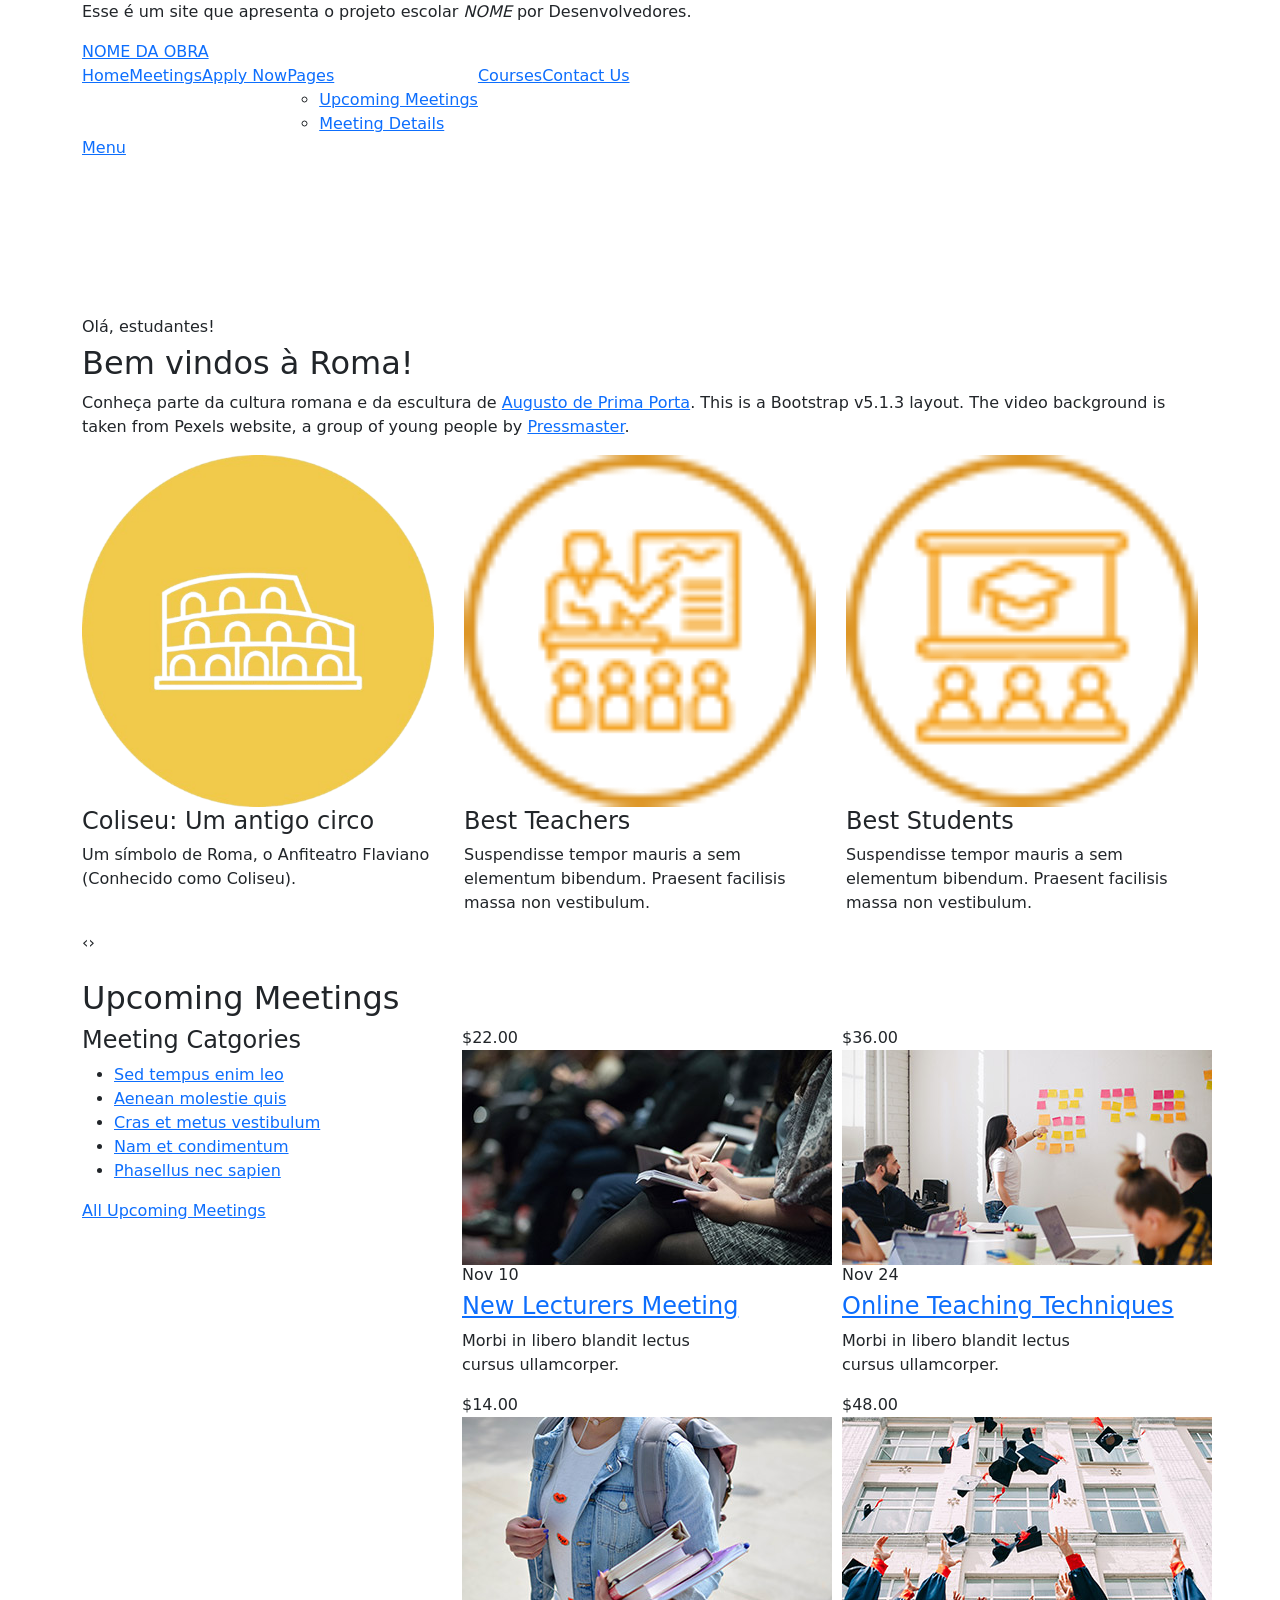
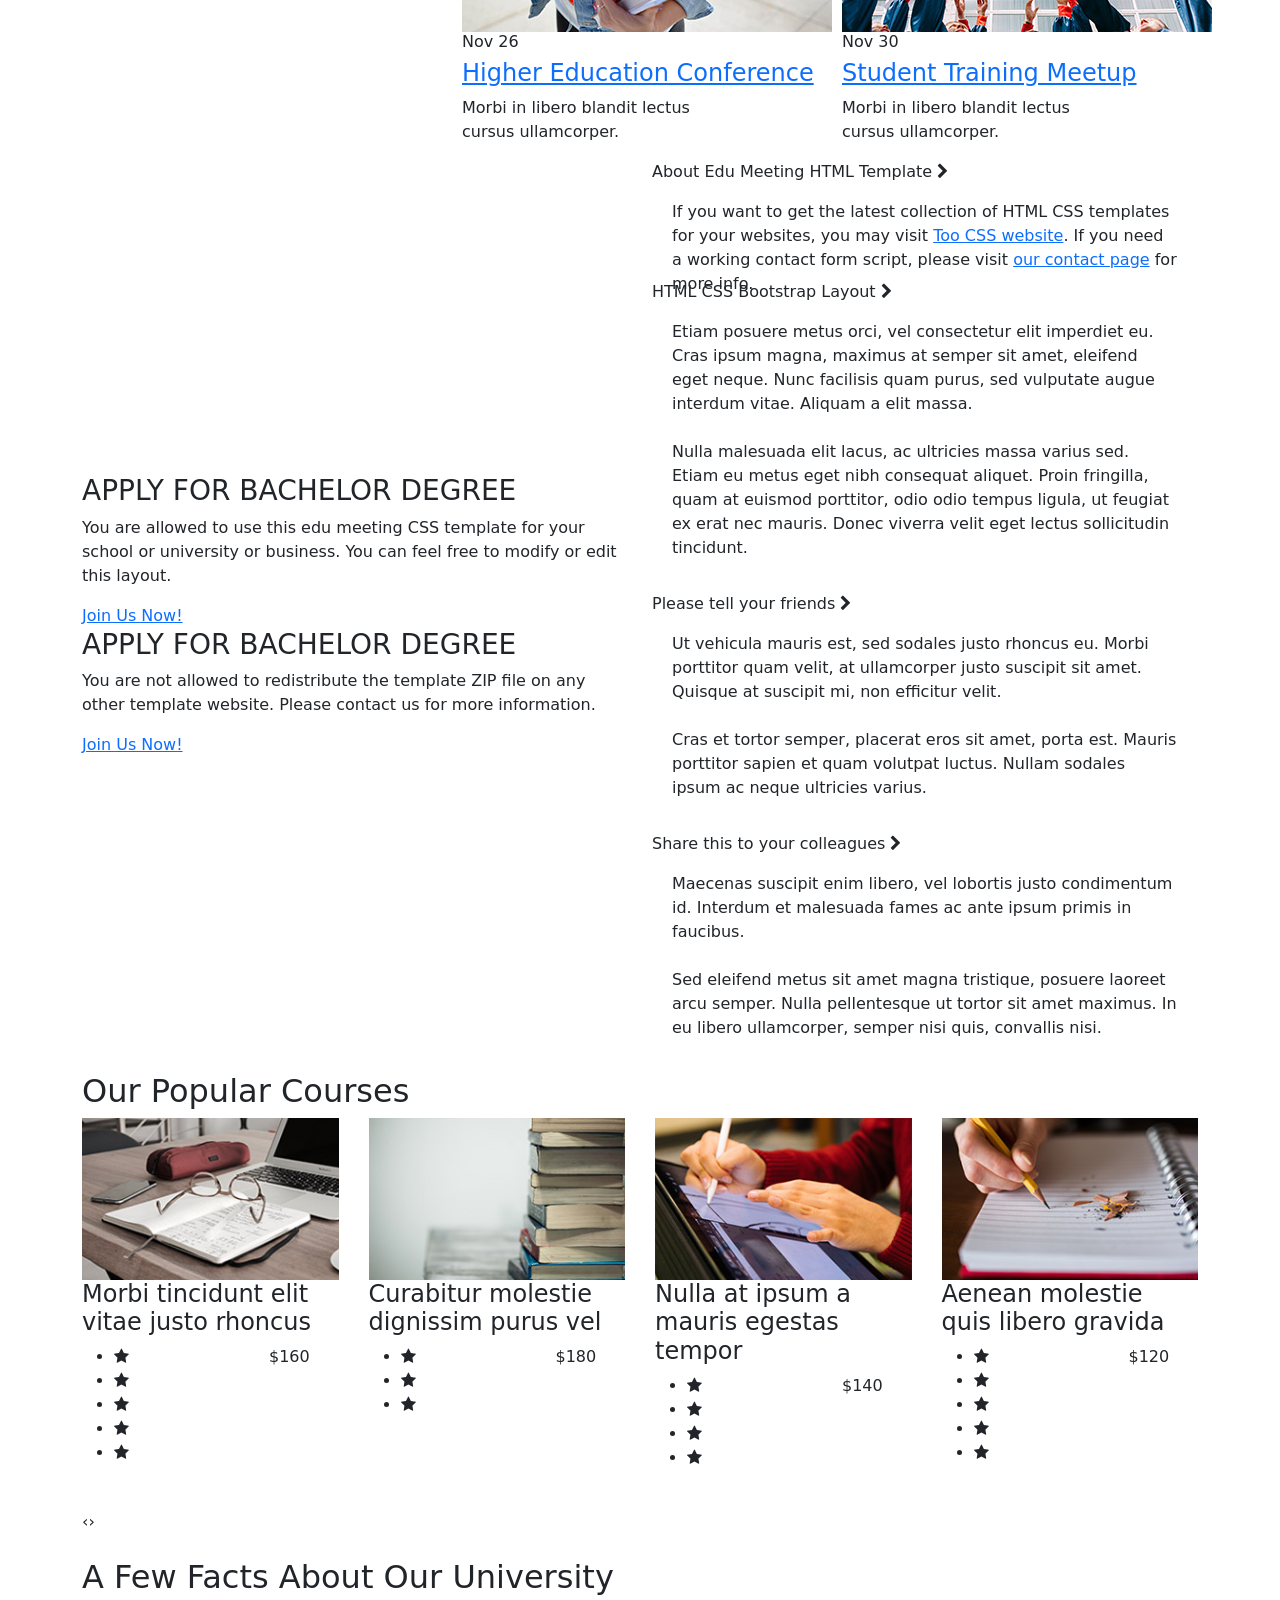
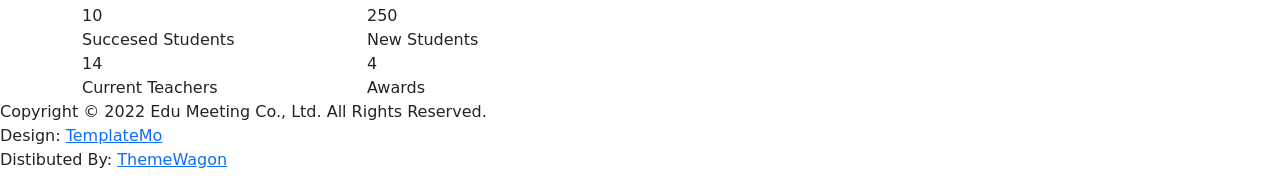
==== index.html @ 3c90c0e7 "teste" ====
<!DOCTYPE html>
<html lang="pt-br">

  <head>
    <title>Conheça a obra</title>

    <meta charset="utf-8">
    <meta name="viewport" content="width=device-width, initial-scale=1, shrink-to-fit=no">
    <meta name="description" content="">
    <meta name="author" content="TemplateMo">
    <link href="https://fonts.googleapis.com/css?family=Poppins:100,200,300,400,500,600,700,800,900" rel="stylesheet">


    <!-- Bootstrap core CSS -->
    <link href="vendor/bootstrap/css/bootstrap.min.css" rel="stylesheet">


    <!-- Additional CSS Files -->
    <link rel="stylesheet" href="assets/css/fontawesome.css">
    <link rel="stylesheet" href="assets/css/templatemo-edu-meeting.css">
    <link rel="stylesheet" href="assets/css/owl.css">
    <link rel="stylesheet" href="assets/css/lightbox.css">
<!--

TemplateMo 569 Edu Meeting

https://templatemo.com/tm-569-edu-meeting

-->
  </head>

<body>

  <!-- Sub Header -->
  <div class="sub-header">
    <div class="container">
      <div class="row">
        <div class="col-lg-8 col-sm-8">
          <div class="left-content">
            <p>Esse é um site que apresenta o projeto escolar <em>NOME</em> por Desenvolvedores.</p>
          </div>
        </div>
      </div>
    </div>
  </div>

  <!-- ***** Header Area Start ***** -->
  <header class="header-area header-sticky">
      <div class="container">
          <div class="row">
              <div class="col-12">
                  <nav class="main-nav">
                      <!-- ***** Logo Start ***** -->
                      <a href="index.html" class="logo">
                          NOME DA OBRA
                      </a>
                      <!-- ***** Logo End ***** -->
                      <!-- ***** Menu Start ***** -->
                      <ul class="nav">
                          <li class="scroll-to-section"><a href="#top" class="active">Home</a></li>
                          <li><a href="meetings.html">Meetings</a></li>
                          <li class="scroll-to-section"><a href="#apply">Apply Now</a></li>
                          <li class="has-sub">
                              <a href="javascript:void(0)">Pages</a>
                              <ul class="sub-menu">
                                  <li><a href="meetings.html">Upcoming Meetings</a></li>
                                  <li><a href="meeting-details.html">Meeting Details</a></li>
                              </ul>
                          </li>
                          <li class="scroll-to-section"><a href="#courses">Courses</a></li> 
                          <li class="scroll-to-section"><a href="#contact">Contact Us</a></li> 
                      </ul>        
                      <a class='menu-trigger'>
                          <span>Menu</span>
                      </a>
                      <!-- ***** Menu End ***** -->
                  </nav>
              </div>
          </div>
      </div>
  </header>
  <!-- ***** Header Area End ***** -->

  <!-- ***** Main Banner Area Start ***** -->
  <section class="section main-banner" id="top" data-section="section1">
      <video autoplay muted loop id="bg-video">
          <source src="assets/images/videoplayback.mp4" type="video/mp4" />
      </video>

      <div class="video-overlay header-text">
          <div class="container">
            <div class="row">
              <div class="col-lg-12">
                <div class="caption">
              <h6>Olá, estudantes!</h6>
              <h2>Bem vindos à Roma!</h2>
              <p>Conheça parte da cultura romana e da escultura de <a rel="nofollow" href="https://templatemo.com/page/1" target="_blank">Augusto de Prima Porta</a>. This is a Bootstrap v5.1.3 layout. The video background is taken from Pexels website, a group of young people by <a rel="nofollow" href="https://www.pexels.com/@pressmaster" target="_blank">Pressmaster</a>.</p>
          </div>
              </div>
            </div>
          </div>
      </div>
  </section>
  <!-- ***** Main Banner Area End ***** -->

  <section class="services">
    <div class="container">
      <div class="row">
        <div class="col-lg-12">
          <div class="owl-service-item owl-carousel">
          
            <div class="item">
              <div class="icon">
                <img src="assets/images/colisoue-removebg-preview.png" alt="">
              </div>
              <div class="down-content">
                <h4>Coliseu: Um antigo circo</h4>
                <p>Um símbolo de Roma, o Anfiteatro Flaviano (Conhecido como Coliseu).</p>
              </div>
            </div>
            
            <div class="item">
              <div class="icon">
                <img src="assets/images/service-icon-02.png" alt="">
              </div>
              <div class="down-content">
                <h4>Best Teachers</h4>
                <p>Suspendisse tempor mauris a sem elementum bibendum. Praesent facilisis massa non vestibulum.</p>
              </div>
            </div>
            
            <div class="item">
              <div class="icon">
                <img src="assets/images/service-icon-03.png" alt="">
              </div>
              <div class="down-content">
                <h4>Best Students</h4>
                <p>Suspendisse tempor mauris a sem elementum bibendum. Praesent facilisis massa non vestibulum.</p>
              </div>
            </div>
            
            <div class="item">
              <div class="icon">
                <img src="assets/images/service-icon-02.png" alt="">
              </div>
              <div class="down-content">
                <h4>Online Meeting</h4>
                <p>Suspendisse tempor mauris a sem elementum bibendum. Praesent facilisis massa non vestibulum.</p>
              </div>
            </div>
            
            <div class="item">
              <div class="icon">
                <img src="assets/images/service-icon-03.png" alt="">
              </div>
              <div class="down-content">
                <h4>Best Networking</h4>
                <p>Suspendisse tempor mauris a sem elementum bibendum. Praesent facilisis massa non vestibulum.</p>
              </div>
            </div>
            
          </div>
        </div>
      </div>
    </div>
  </section>

  <section class="upcoming-meetings" id="meetings">
    <div class="container">
      <div class="row">
        <div class="col-lg-12">
          <div class="section-heading">
            <h2>Upcoming Meetings</h2>
          </div>
        </div>
        <div class="col-lg-4">
          <div class="categories">
            <h4>Meeting Catgories</h4>
            <ul>
              <li><a href="#">Sed tempus enim leo</a></li>
              <li><a href="#">Aenean molestie quis</a></li>
              <li><a href="#">Cras et metus vestibulum</a></li>
              <li><a href="#">Nam et condimentum</a></li>
              <li><a href="#">Phasellus nec sapien</a></li>
            </ul>
            <div class="main-button-red">
              <a href="meetings.html">All Upcoming Meetings</a>
            </div>
          </div>
        </div>
        <div class="col-lg-8">
          <div class="row">
            <div class="col-lg-6">
              <div class="meeting-item">
                <div class="thumb">
                  <div class="price">
                    <span>$22.00</span>
                  </div>
                  <a href="meeting-details.html"><img src="assets/images/meeting-01.jpg" alt="New Lecturer Meeting"></a>
                </div>
                <div class="down-content">
                  <div class="date">
                    <h6>Nov <span>10</span></h6>
                  </div>
                  <a href="meeting-details.html"><h4>New Lecturers Meeting</h4></a>
                  <p>Morbi in libero blandit lectus<br>cursus ullamcorper.</p>
                </div>
              </div>
            </div>
            <div class="col-lg-6">
              <div class="meeting-item">
                <div class="thumb">
                  <div class="price">
                    <span>$36.00</span>
                  </div>
                  <a href="meeting-details.html"><img src="assets/images/meeting-02.jpg" alt="Online Teaching"></a>
                </div>
                <div class="down-content">
                  <div class="date">
                    <h6>Nov <span>24</span></h6>
                  </div>
                  <a href="meeting-details.html"><h4>Online Teaching Techniques</h4></a>
                  <p>Morbi in libero blandit lectus<br>cursus ullamcorper.</p>
                </div>
              </div>
            </div>
            <div class="col-lg-6">
              <div class="meeting-item">
                <div class="thumb">
                  <div class="price">
                    <span>$14.00</span>
                  </div>
                  <a href="meeting-details.html"><img src="assets/images/meeting-03.jpg" alt="Higher Education"></a>
                </div>
                <div class="down-content">
                  <div class="date">
                    <h6>Nov <span>26</span></h6>
                  </div>
                  <a href="meeting-details.html"><h4>Higher Education Conference</h4></a>
                  <p>Morbi in libero blandit lectus<br>cursus ullamcorper.</p>
                </div>
              </div>
            </div>
            <div class="col-lg-6">
              <div class="meeting-item">
                <div class="thumb">
                  <div class="price">
                    <span>$48.00</span>
                  </div>
                  <a href="meeting-details.html"><img src="assets/images/meeting-04.jpg" alt="Student Training"></a>
                </div>
                <div class="down-content">
                  <div class="date">
                    <h6>Nov <span>30</span></h6>
                  </div>
                  <a href="meeting-details.html"><h4>Student Training Meetup</h4></a>
                  <p>Morbi in libero blandit lectus<br>cursus ullamcorper.</p>
                </div>
              </div>
            </div>
          </div>
        </div>
      </div>
    </div>
  </section>

  <section class="apply-now" id="apply">
    <div class="container">
      <div class="row">
        <div class="col-lg-6 align-self-center">
          <div class="row">
            <div class="col-lg-12">
              <div class="item">
                <h3>APPLY FOR BACHELOR DEGREE</h3>
                <p>You are allowed to use this edu meeting CSS template for your school or university or business. You can feel free to modify or edit this layout.</p>
                <div class="main-button-red">
                  <div class="scroll-to-section"><a href="#contact">Join Us Now!</a></div>
              </div>
              </div>
            </div>
            <div class="col-lg-12">
              <div class="item">
                <h3>APPLY FOR BACHELOR DEGREE</h3>
                <p>You are not allowed to redistribute the template ZIP file on any other template website. Please contact us for more information.</p>
                <div class="main-button-yellow">
                  <div class="scroll-to-section"><a href="#contact">Join Us Now!</a></div>
              </div>
              </div>
            </div>
          </div>
        </div>
        <div class="col-lg-6">
          <div class="accordions is-first-expanded">
            <article class="accordion">
                <div class="accordion-head">
                    <span>About Edu Meeting HTML Template</span>
                    <span class="icon">
                        <i class="icon fa fa-chevron-right"></i>
                    </span>
                </div>
                <div class="accordion-body">
                    <div class="content">
                        <p>If you want to get the latest collection of HTML CSS templates for your websites, you may visit <a rel="nofollow" href="https://www.toocss.com/" target="_blank">Too CSS website</a>. If you need a working contact form script, please visit <a href="https://templatemo.com/contact" target="_parent">our contact page</a> for more info.</p>
                    </div>
                </div>
            </article>
            <article class="accordion">
                <div class="accordion-head">
                    <span>HTML CSS Bootstrap Layout</span>
                    <span class="icon">
                        <i class="icon fa fa-chevron-right"></i>
                    </span>
                </div>
                <div class="accordion-body">
                    <div class="content">
                        <p>Etiam posuere metus orci, vel consectetur elit imperdiet eu. Cras ipsum magna, maximus at semper sit amet, eleifend eget neque. Nunc facilisis quam purus, sed vulputate augue interdum vitae. Aliquam a elit massa.<br><br>
                        Nulla malesuada elit lacus, ac ultricies massa varius sed. Etiam eu metus eget nibh consequat aliquet. Proin fringilla, quam at euismod porttitor, odio odio tempus ligula, ut feugiat ex erat nec mauris. Donec viverra velit eget lectus sollicitudin tincidunt.</p>
                    </div>
                </div>
            </article>
            <article class="accordion">
                <div class="accordion-head">
                    <span>Please tell your friends</span>
                    <span class="icon">
                        <i class="icon fa fa-chevron-right"></i>
                    </span>
                </div>
                <div class="accordion-body">
                    <div class="content">
                        <p>Ut vehicula mauris est, sed sodales justo rhoncus eu. Morbi porttitor quam velit, at ullamcorper justo suscipit sit amet. Quisque at suscipit mi, non efficitur velit.<br><br>
                        Cras et tortor semper, placerat eros sit amet, porta est. Mauris porttitor sapien et quam volutpat luctus. Nullam sodales ipsum ac neque ultricies varius.</p>
                    </div>
                </div>
            </article>
            <article class="accordion last-accordion">
                <div class="accordion-head">
                    <span>Share this to your colleagues</span>
                    <span class="icon">
                        <i class="icon fa fa-chevron-right"></i>
                    </span>
                </div>
                <div class="accordion-body">
                    <div class="content">
                        <p>Maecenas suscipit enim libero, vel lobortis justo condimentum id. Interdum et malesuada fames ac ante ipsum primis in faucibus.<br><br>
                        Sed eleifend metus sit amet magna tristique, posuere laoreet arcu semper. Nulla pellentesque ut tortor sit amet maximus. In eu libero ullamcorper, semper nisi quis, convallis nisi.</p>
                    </div>
                </div>
            </article>
        </div>
        </div>
      </div>
    </div>
  </section>

  <section class="our-courses" id="courses">
    <div class="container">
      <div class="row">
        <div class="col-lg-12">
          <div class="section-heading">
            <h2>Our Popular Courses</h2>
          </div>
        </div>
        <div class="col-lg-12">
          <div class="owl-courses-item owl-carousel">
            <div class="item">
              <img src="assets/images/course-01.jpg" alt="Course One">
              <div class="down-content">
                <h4>Morbi tincidunt elit vitae justo rhoncus</h4>
                <div class="info">
                  <div class="row">
                    <div class="col-8">
                      <ul>
                        <li><i class="fa fa-star"></i></li>
                        <li><i class="fa fa-star"></i></li>
                        <li><i class="fa fa-star"></i></li>
                        <li><i class="fa fa-star"></i></li>
                        <li><i class="fa fa-star"></i></li>
                      </ul>
                    </div>
                    <div class="col-4">
                       <span>$160</span>
                    </div>
                  </div>
                </div>
              </div>
            </div>
            <div class="item">
              <img src="assets/images/course-02.jpg" alt="Course Two">
              <div class="down-content">
                <h4>Curabitur molestie dignissim purus vel</h4>
                <div class="info">
                  <div class="row">
                    <div class="col-8">
                      <ul>
                        <li><i class="fa fa-star"></i></li>
                        <li><i class="fa fa-star"></i></li>
                        <li><i class="fa fa-star"></i></li>
                      </ul>
                    </div>
                    <div class="col-4">
                       <span>$180</span>
                    </div>
                  </div>
                </div>
              </div>
            </div>
            <div class="item">
              <img src="assets/images/course-03.jpg" alt="">
              <div class="down-content">
                <h4>Nulla at ipsum a mauris egestas tempor</h4>
                <div class="info">
                  <div class="row">
                    <div class="col-8">
                      <ul>
                        <li><i class="fa fa-star"></i></li>
                        <li><i class="fa fa-star"></i></li>
                        <li><i class="fa fa-star"></i></li>
                        <li><i class="fa fa-star"></i></li>
                      </ul>
                    </div>
                    <div class="col-4">
                       <span>$140</span>
                    </div>
                  </div>
                </div>
              </div>
            </div>
            <div class="item">
              <img src="assets/images/course-04.jpg" alt="">
              <div class="down-content">
                <h4>Aenean molestie quis libero gravida</h4>
                <div class="info">
                  <div class="row">
                    <div class="col-8">
                      <ul>
                        <li><i class="fa fa-star"></i></li>
                        <li><i class="fa fa-star"></i></li>
                        <li><i class="fa fa-star"></i></li>
                        <li><i class="fa fa-star"></i></li>
                        <li><i class="fa fa-star"></i></li>
                      </ul>
                    </div>
                    <div class="col-4">
                       <span>$120</span>
                    </div>
                  </div>
                </div>
              </div>
            </div>
            <div class="item">
              <img src="assets/images/course-01.jpg" alt="">
              <div class="down-content">
                <h4>Lorem ipsum dolor sit amet adipiscing elit</h4>
                <div class="info">
                  <div class="row">
                    <div class="col-8">
                      <ul>
                        <li><i class="fa fa-star"></i></li>
                        <li><i class="fa fa-star"></i></li>
                        <li><i class="fa fa-star"></i></li>
                        <li><i class="fa fa-star"></i></li>
                        <li><i class="fa fa-star"></i></li>
                      </ul>
                    </div>
                    <div class="col-4">
                       <span>$250</span>
                    </div>
                  </div>
                </div>
              </div>
            </div>
            <div class="item">
              <img src="assets/images/course-02.jpg" alt="">
              <div class="down-content">
                <h4>TemplateMo is the best website for Free CSS</h4>
                <div class="info">
                  <div class="row">
                    <div class="col-8">
                      <ul>
                        <li><i class="fa fa-star"></i></li>
                        <li><i class="fa fa-star"></i></li>
                        <li><i class="fa fa-star"></i></li>
                        <li><i class="fa fa-star"></i></li>
                        <li><i class="fa fa-star"></i></li>
                      </ul>
                    </div>
                    <div class="col-4">
                       <span>$270</span>
                    </div>
                  </div>
                </div>
              </div>
            </div>
            <div class="item">
              <img src="assets/images/course-03.jpg" alt="">
              <div class="down-content">
                <h4>Web Design Templates at your finger tips</h4>
                <div class="info">
                  <div class="row">
                    <div class="col-8">
                      <ul>
                        <li><i class="fa fa-star"></i></li>
                        <li><i class="fa fa-star"></i></li>
                        <li><i class="fa fa-star"></i></li>
                        <li><i class="fa fa-star"></i></li>
                        <li><i class="fa fa-star"></i></li>
                      </ul>
                    </div>
                    <div class="col-4">
                       <span>$340</span>
                    </div>
                  </div>
                </div>
              </div>
            </div>
            <div class="item">
              <img src="assets/images/course-04.jpg" alt="">
              <div class="down-content">
                <h4>Please visit our website again</h4>
                <div class="info">
                  <div class="row">
                    <div class="col-8">
                      <ul>
                        <li><i class="fa fa-star"></i></li>
                        <li><i class="fa fa-star"></i></li>
                        <li><i class="fa fa-star"></i></li>
                        <li><i class="fa fa-star"></i></li>
                        <li><i class="fa fa-star"></i></li>
                      </ul>
                    </div>
                    <div class="col-4">
                       <span>$360</span>
                    </div>
                  </div>
                </div>
              </div>
            </div>
            <div class="item">
              <img src="assets/images/course-01.jpg" alt="">
              <div class="down-content">
                <h4>Responsive HTML Templates for you</h4>
                <div class="info">
                  <div class="row">
                    <div class="col-8">
                      <ul>
                        <li><i class="fa fa-star"></i></li>
                        <li><i class="fa fa-star"></i></li>
                        <li><i class="fa fa-star"></i></li>
                        <li><i class="fa fa-star"></i></li>
                        <li><i class="fa fa-star"></i></li>
                      </ul>
                    </div>
                    <div class="col-4">
                       <span>$400</span>
                    </div>
                  </div>
                </div>
              </div>
            </div>
            <div class="item">
              <img src="assets/images/course-02.jpg" alt="">
              <div class="down-content">
                <h4>Download Free CSS Layouts for your business</h4>
                <div class="info">
                  <div class="row">
                    <div class="col-8">
                      <ul>
                        <li><i class="fa fa-star"></i></li>
                        <li><i class="fa fa-star"></i></li>
                        <li><i class="fa fa-star"></i></li>
                        <li><i class="fa fa-star"></i></li>
                        <li><i class="fa fa-star"></i></li>
                      </ul>
                    </div>
                    <div class="col-4">
                       <span>$430</span>
                    </div>
                  </div>
                </div>
              </div>
            </div>
            <div class="item">
              <img src="assets/images/course-03.jpg" alt="">
              <div class="down-content">
                <h4>Morbi in libero blandit lectus cursus</h4>
                <div class="info">
                  <div class="row">
                    <div class="col-8">
                      <ul>
                        <li><i class="fa fa-star"></i></li>
                        <li><i class="fa fa-star"></i></li>
                        <li><i class="fa fa-star"></i></li>
                        <li><i class="fa fa-star"></i></li>
                        <li><i class="fa fa-star"></i></li>
                      </ul>
                    </div>
                    <div class="col-4">
                       <span>$480</span>
                    </div>
                  </div>
                </div>
              </div>
            </div>
            <div class="item">
              <img src="assets/images/course-04.jpg" alt="">
              <div class="down-content">
                <h4>Curabitur molestie dignissim purus</h4>
                <div class="info">
                  <div class="row">
                    <div class="col-8">
                      <ul>
                        <li><i class="fa fa-star"></i></li>
                        <li><i class="fa fa-star"></i></li>
                        <li><i class="fa fa-star"></i></li>
                        <li><i class="fa fa-star"></i></li>
                        <li><i class="fa fa-star"></i></li>
                      </ul>
                    </div>
                    <div class="col-4">
                       <span>$560</span>
                    </div>
                  </div>
                </div>
              </div>
            </div>
          </div>
        </div>
      </div>
    </div>
  </section>

  <section class="our-facts">
    <div class="container">
      <div class="row">
        <div class="col-lg-6">
          <div class="row">
            <div class="col-lg-12">
              <h2>A Few Facts About Our University</h2>
            </div>
            <div class="col-lg-6">
              <div class="row">
                <div class="col-12">
                  <div class="count-area-content percentage">
                    <div class="count-digit">94</div>
                    <div class="count-title">Succesed Students</div>
                  </div>
                </div>
                <div class="col-12">
                  <div class="count-area-content">
                    <div class="count-digit">126</div>
                    <div class="count-title">Current Teachers</div>
                  </div>
                </div>
              </div>
            </div>
            <div class="col-lg-6">
              <div class="row">
                <div class="col-12">
                  <div class="count-area-content new-students">
                    <div class="count-digit">2345</div>
                    <div class="count-title">New Students</div>
                  </div>
                </div> 
                <div class="col-12">
                  <div class="count-area-content">
                    <div class="count-digit">32</div>
                    <div class="count-title">Awards</div>
                  </div>
                </div>
              </div>
            </div>
          </div>
        </div> 
        <div class="col-lg-6 align-self-center">
          <div class="video">
            <a href="https://www.youtube.com/watch?v=HndV87XpkWg" target="_blank"><img src="assets/images/play-icon.png" alt=""></a>
          </div>
        </div>
      </div>
    </div>
  </section>

  <section class="contact-us" id="contact">
    <div class="footer">
      <p>Copyright © 2022 Edu Meeting Co., Ltd. All Rights Reserved. 
          <br>
          Design: <a href="https://templatemo.com" target="_parent" title="free css templates">TemplateMo</a>
          <br>
          Distibuted By: <a href="https://themewagon.com" target="_blank" title="Build Better UI, Faster">ThemeWagon</a>
        </p>
    </div>
  </section>

  <!-- Scripts -->
  <!-- Bootstrap core JavaScript -->
    <script src="vendor/jquery/jquery.min.js"></script>
    <script src="vendor/bootstrap/js/bootstrap.bundle.min.js"></script>

    <script src="assets/js/isotope.min.js"></script>
    <script src="assets/js/owl-carousel.js"></script>
    <script src="assets/js/lightbox.js"></script>
    <script src="assets/js/tabs.js"></script>
    <script src="assets/js/video.js"></script>
    <script src="assets/js/slick-slider.js"></script>
    <script src="assets/js/custom.js"></script>
    <script>
        //according to loftblog tut
        $('.nav li:first').addClass('active');

        var showSection = function showSection(section, isAnimate) {
          var
          direction = section.replace(/#/, ''),
          reqSection = $('.section').filter('[data-section="' + direction + '"]'),
          reqSectionPos = reqSection.offset().top - 0;

          if (isAnimate) {
            $('body, html').animate({
              scrollTop: reqSectionPos },
            800);
          } else {
            $('body, html').scrollTop(reqSectionPos);
          }

        };

        var checkSection = function checkSection() {
          $('.section').each(function () {
            var
            $this = $(this),
            topEdge = $this.offset().top - 80,
            bottomEdge = topEdge + $this.height(),
            wScroll = $(window).scrollTop();
            if (topEdge < wScroll && bottomEdge > wScroll) {
              var
              currentId = $this.data('section'),
              reqLink = $('a').filter('[href*=\\#' + currentId + ']');
              reqLink.closest('li').addClass('active').
              siblings().removeClass('active');
            }
          });
        };

        $('.main-menu, .responsive-menu, .scroll-to-section').on('click', 'a', function (e) {
          e.preventDefault();
          showSection($(this).attr('href'), true);
        });

        $(window).scroll(function () {
          checkSection();
        });
    </script>
</body>

</body>
</html>
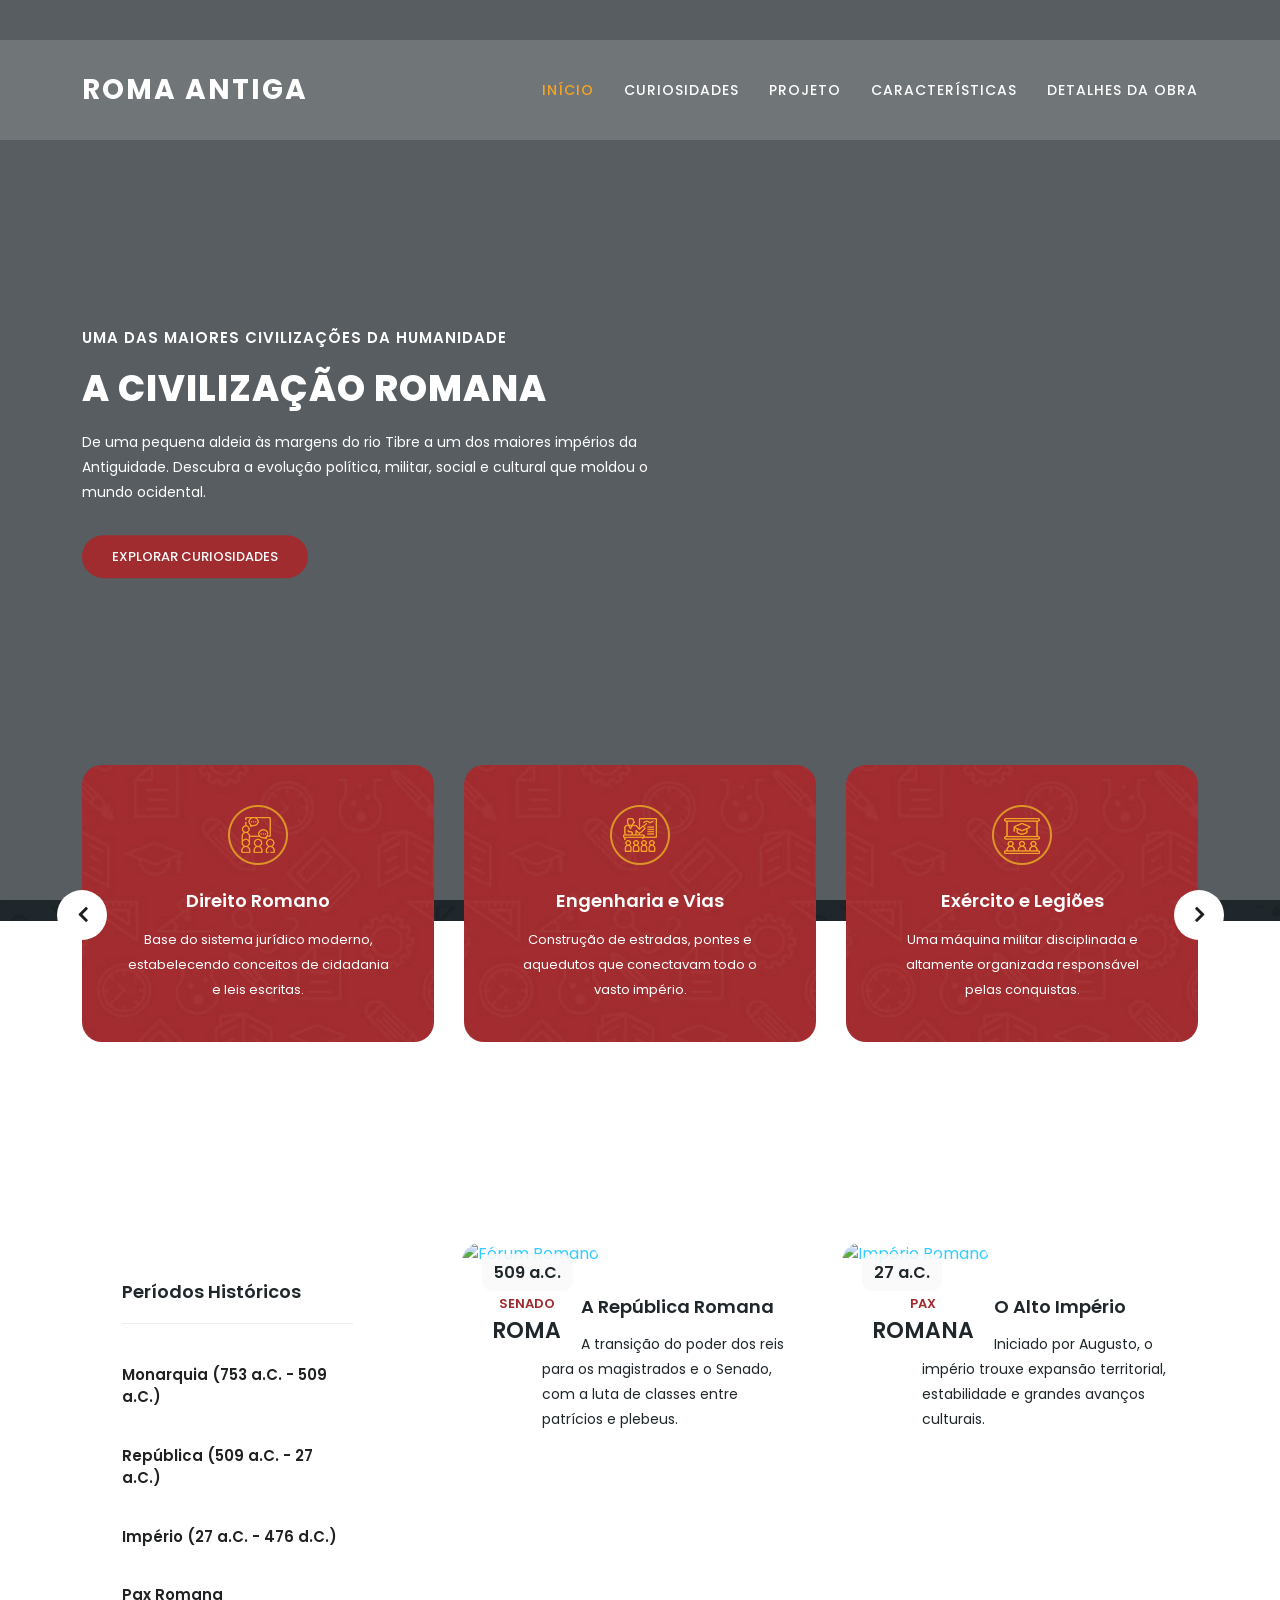
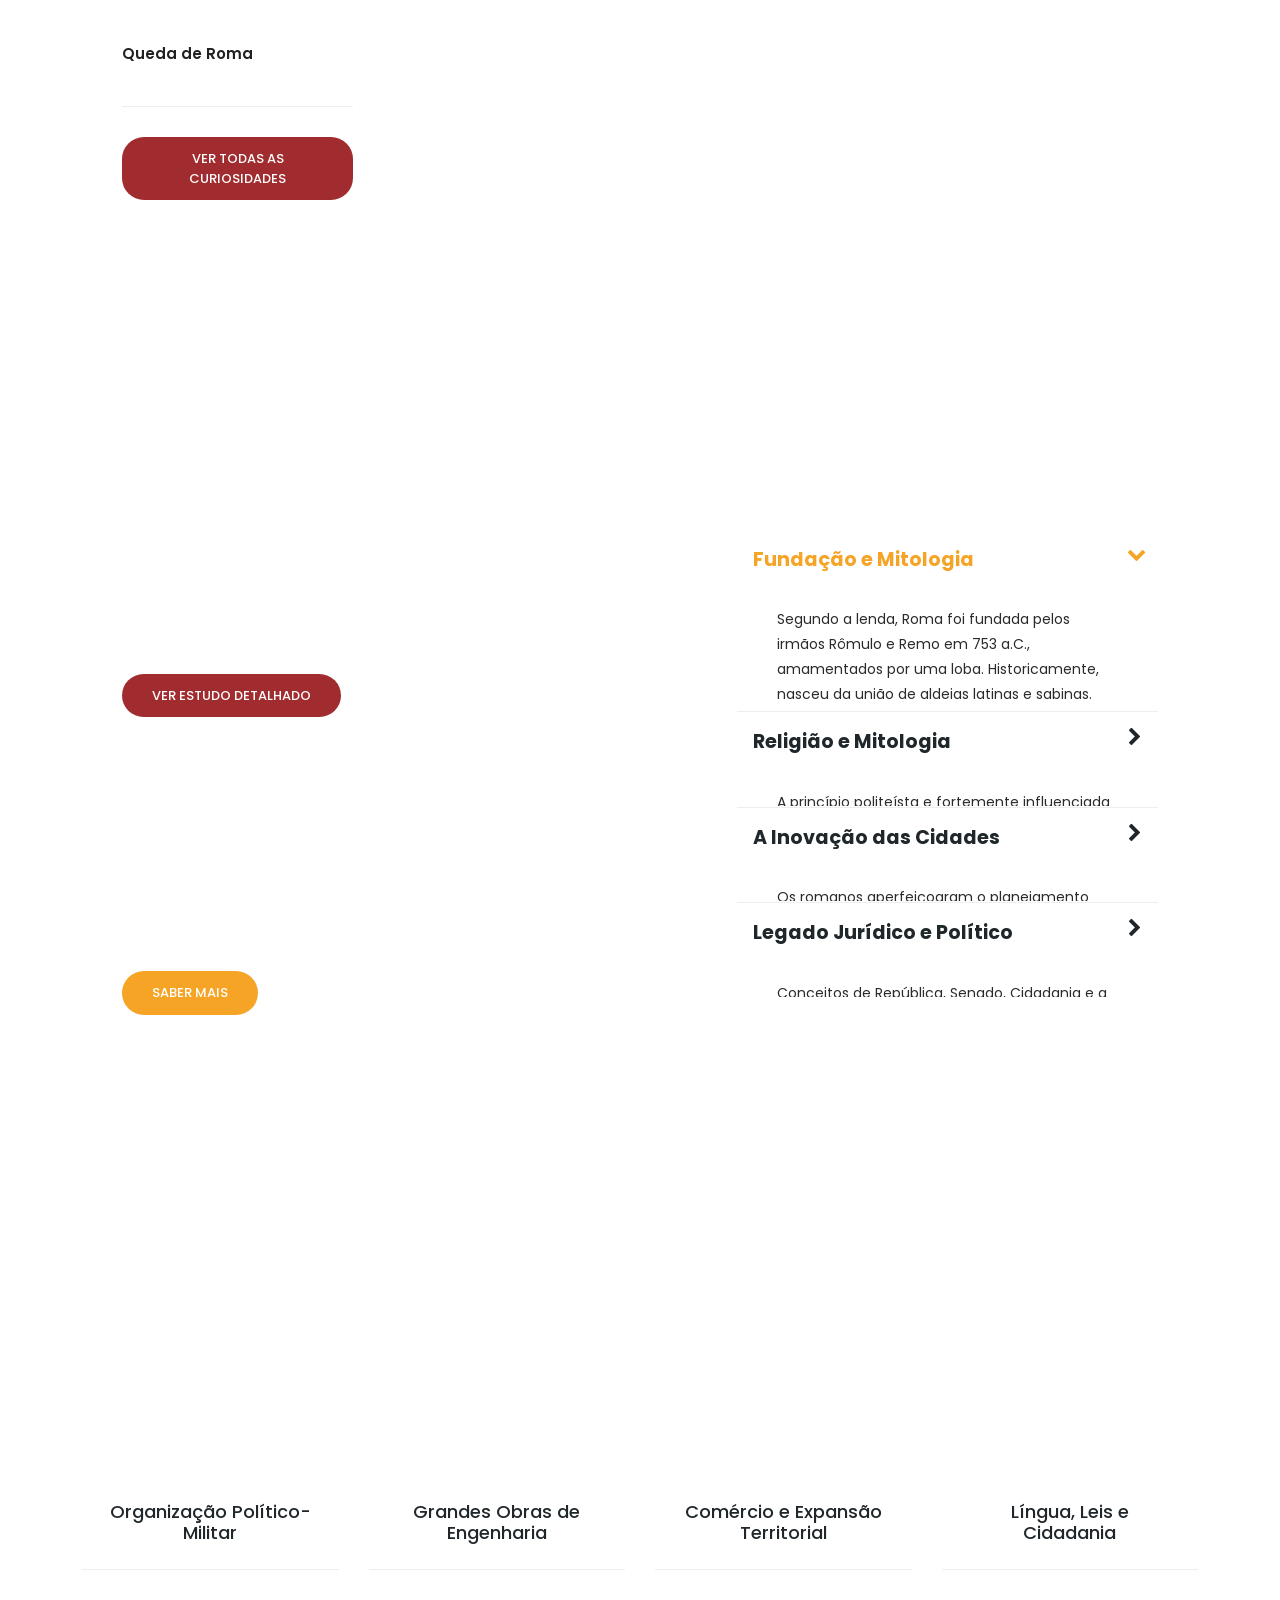
==== commit 25d819e6: "agora ta peak dos peaks!" ====
--- a/index.html
+++ b/index.html
@@ -1,83 +1,88 @@
 <!DOCTYPE html>
 <html lang="pt-br">
 
-  <head>
-    <title>Conheça a obra</title>
-
-    <meta charset="utf-8">
-    <meta name="viewport" content="width=device-width, initial-scale=1, shrink-to-fit=no">
-    <meta name="description" content="">
-    <meta name="author" content="TemplateMo">
-    <link href="https://fonts.googleapis.com/css?family=Poppins:100,200,300,400,500,600,700,800,900" rel="stylesheet">
-
-
-    <!-- Bootstrap core CSS -->
-    <link href="vendor/bootstrap/css/bootstrap.min.css" rel="stylesheet">
-
-
-    <!-- Additional CSS Files -->
-    <link rel="stylesheet" href="assets/css/fontawesome.css">
-    <link rel="stylesheet" href="assets/css/templatemo-edu-meeting.css">
-    <link rel="stylesheet" href="assets/css/owl.css">
-    <link rel="stylesheet" href="assets/css/lightbox.css">
-<!--
-
-TemplateMo 569 Edu Meeting
-
-https://templatemo.com/tm-569-edu-meeting
-
--->
-  </head>
+<head>
+  <title>Roma Antiga - História e Cultura</title>
+
+  <meta charset="utf-8">
+  <meta name="viewport" content="width=device-width, initial-scale=1, shrink-to-fit=no">
+  <meta name="description" content="Estudo sobre a história, cultura e sociedade da Roma Antiga">
+  <meta name="author" content="TemplateMo">
+  <link href="https://fonts.googleapis.com/css?family=Poppins:100,200,300,400,500,600,700,800,900" rel="stylesheet">
+
+  <!-- Bootstrap core CSS -->
+  <link href="vendor/bootstrap/css/bootstrap.min.css" rel="stylesheet">
+
+  <!-- Additional CSS Files -->
+  <link rel="stylesheet" href="assets/css/fontawesome.css">
+  <link rel="stylesheet" href="assets/css/templatemo-edu-meeting.css">
+  <link rel="stylesheet" href="assets/css/owl.css">
+  <link rel="stylesheet" href="assets/css/lightbox.css">
+
+<style>
+    
+    .categories ul li span {
+      color: #1f2122; 
+      font-size: 15px;
+      font-weight: 600;
+      transition: all 0.3s;
+      cursor: pointer;
+      display: block;
+      padding: 10px 0;
+      border-bottom: 1px solid rgba(255, 255, 255, 0.15);
+    }
+    .categories ul li span:hover {
+      color: #a12c2f; 
+      padding-left: 8px;
+    }
+
+   
+    @media (max-width: 991px) {
+      .header-area .main-nav .logo {
+        max-width: calc(100% - 60px);
+        font-size: 20px !important;
+        white-space: nowrap;
+        overflow: hidden;
+        text-overflow: ellipsis;
+      }
+      .header-area .main-nav .menu-trigger {
+        right: 15px !important;
+        top: 23px !important;
+      }
+    }
+  </style>
+</head>
 
 <body>
 
-  <!-- Sub Header -->
-  <div class="sub-header">
+
+  <!-- ***** Header Area Start ***** -->
+  <header class="header-area header-sticky">
     <div class="container">
       <div class="row">
-        <div class="col-lg-8 col-sm-8">
-          <div class="left-content">
-            <p>Esse é um site que apresenta o projeto escolar <em>NOME</em> por Desenvolvedores.</p>
-          </div>
-        </div>
-      </div>
-    </div>
-  </div>
-
-  <!-- ***** Header Area Start ***** -->
-  <header class="header-area header-sticky">
-      <div class="container">
-          <div class="row">
-              <div class="col-12">
-                  <nav class="main-nav">
-                      <!-- ***** Logo Start ***** -->
-                      <a href="index.html" class="logo">
-                          NOME DA OBRA
-                      </a>
-                      <!-- ***** Logo End ***** -->
-                      <!-- ***** Menu Start ***** -->
-                      <ul class="nav">
-                          <li class="scroll-to-section"><a href="#top" class="active">Home</a></li>
-                          <li><a href="meetings.html">Meetings</a></li>
-                          <li class="scroll-to-section"><a href="#apply">Apply Now</a></li>
-                          <li class="has-sub">
-                              <a href="javascript:void(0)">Pages</a>
-                              <ul class="sub-menu">
-                                  <li><a href="meetings.html">Upcoming Meetings</a></li>
-                                  <li><a href="meeting-details.html">Meeting Details</a></li>
-                              </ul>
-                          </li>
-                          <li class="scroll-to-section"><a href="#courses">Courses</a></li> 
-                          <li class="scroll-to-section"><a href="#contact">Contact Us</a></li> 
-                      </ul>        
-                      <a class='menu-trigger'>
-                          <span>Menu</span>
-                      </a>
-                      <!-- ***** Menu End ***** -->
-                  </nav>
-              </div>
-          </div>
-      </div>
+        <div class="col-12">
+          <nav class="main-nav">
+            <!-- ***** Logo Start ***** -->
+            <a href="index.html" class="logo">
+              Roma Antiga
+            </a>
+            <!-- ***** Logo End ***** -->
+            <!-- ***** Menu Start ***** -->
+            <ul class="nav">
+              <li class="scroll-to-section"><a href="#top" class="active">Início</a></li>
+              <li><a href="meetings.html">Curiosidades</a></li>
+              <li class="scroll-to-section"><a href="#apply">Projeto</a></li>
+              <li class="scroll-to-section"><a href="#courses">Características</a></li> 
+              <li><a href="meeting-details.html">Detalhes da Obra</a></li>
+            </ul>        
+            <a class='menu-trigger'>
+              <span>Menu</span>
+            </a>
+            <!-- ***** Menu End ***** -->
+          </nav>
+        </div>
+      </div>
+    </div>
   </header>
   <!-- ***** Header Area End ***** -->
 
@@ -92,10 +97,13 @@
             <div class="row">
               <div class="col-lg-12">
                 <div class="caption">
-              <h6>Olá, estudantes!</h6>
-              <h2>Bem vindos à Roma!</h2>
-              <p>Conheça parte da cultura romana e da escultura de <a rel="nofollow" href="https://templatemo.com/page/1" target="_blank">Augusto de Prima Porta</a>. This is a Bootstrap v5.1.3 layout. The video background is taken from Pexels website, a group of young people by <a rel="nofollow" href="https://www.pexels.com/@pressmaster" target="_blank">Pressmaster</a>.</p>
-          </div>
+                  <h6>Uma das Maiores Civilizações da Humanidade</h6>
+                  <h2>A Civilização Romana</h2>
+                  <p>De uma pequena aldeia às margens do rio Tibre a um dos maiores impérios da Antiguidade. Descubra a evolução política, militar, social e cultural que moldou o mundo ocidental.</p>
+                  <div class="main-button-red">
+                    <a href="meetings.html">Explorar Curiosidades</a>
+                  </div>
+                </div>
               </div>
             </div>
           </div>
@@ -111,11 +119,11 @@
           
             <div class="item">
               <div class="icon">
-                <img src="assets/images/colisoue-removebg-preview.png" alt="">
-              </div>
-              <div class="down-content">
-                <h4>Coliseu: Um antigo circo</h4>
-                <p>Um símbolo de Roma, o Anfiteatro Flaviano (Conhecido como Coliseu).</p>
+                <img src="assets/images/service-icon-01.png" alt="">
+              </div>
+              <div class="down-content">
+                <h4>Direito Romano</h4>
+                <p>Base do sistema jurídico moderno, estabelecendo conceitos de cidadania e leis escritas.</p>
               </div>
             </div>
             
@@ -124,8 +132,8 @@
                 <img src="assets/images/service-icon-02.png" alt="">
               </div>
               <div class="down-content">
-                <h4>Best Teachers</h4>
-                <p>Suspendisse tempor mauris a sem elementum bibendum. Praesent facilisis massa non vestibulum.</p>
+                <h4>Engenharia e Vias</h4>
+                <p>Construção de estradas, pontes e aquedutos que conectavam todo o vasto império.</p>
               </div>
             </div>
             
@@ -134,8 +142,8 @@
                 <img src="assets/images/service-icon-03.png" alt="">
               </div>
               <div class="down-content">
-                <h4>Best Students</h4>
-                <p>Suspendisse tempor mauris a sem elementum bibendum. Praesent facilisis massa non vestibulum.</p>
+                <h4>Exército e Legiões</h4>
+                <p>Uma máquina militar disciplinada e altamente organizada responsável pelas conquistas.</p>
               </div>
             </div>
             
@@ -144,8 +152,8 @@
                 <img src="assets/images/service-icon-02.png" alt="">
               </div>
               <div class="down-content">
-                <h4>Online Meeting</h4>
-                <p>Suspendisse tempor mauris a sem elementum bibendum. Praesent facilisis massa non vestibulum.</p>
+                <h4>Língua Latim</h4>
+                <p>Matriz das línguas neolatinas (português, espanhol, francês, italiano) e idioma da ciência.</p>
               </div>
             </div>
             
@@ -154,8 +162,8 @@
                 <img src="assets/images/service-icon-03.png" alt="">
               </div>
               <div class="down-content">
-                <h4>Best Networking</h4>
-                <p>Suspendisse tempor mauris a sem elementum bibendum. Praesent facilisis massa non vestibulum.</p>
+                <h4>Vida Urbana</h4>
+                <p>Cidades planejadas com termas públicas, fóruns, anfiteatros e rede de esgoto.</p>
               </div>
             </div>
             
@@ -170,21 +178,21 @@
       <div class="row">
         <div class="col-lg-12">
           <div class="section-heading">
-            <h2>Upcoming Meetings</h2>
+            <h2>Evolução Histórica de Roma</h2>
           </div>
         </div>
         <div class="col-lg-4">
           <div class="categories">
-            <h4>Meeting Catgories</h4>
+            <h4>Períodos Históricos</h4>
             <ul>
-              <li><a href="#">Sed tempus enim leo</a></li>
-              <li><a href="#">Aenean molestie quis</a></li>
-              <li><a href="#">Cras et metus vestibulum</a></li>
-              <li><a href="#">Nam et condimentum</a></li>
-              <li><a href="#">Phasellus nec sapien</a></li>
+              <li><span>Monarquia (753 a.C. - 509 a.C.)</span></li>
+              <li><span>República (509 a.C. - 27 a.C.)</span></li>
+              <li><span>Império (27 a.C. - 476 d.C.)</span></li>
+              <li><span>Pax Romana</span></li>
+              <li><span>Queda de Roma</span></li>
             </ul>
             <div class="main-button-red">
-              <a href="meetings.html">All Upcoming Meetings</a>
+              <a href="meetings.html">Ver Todas as Curiosidades</a>
             </div>
           </div>
         </div>
@@ -194,16 +202,16 @@
               <div class="meeting-item">
                 <div class="thumb">
                   <div class="price">
-                    <span>$22.00</span>
+                    <span>509 a.C.</span>
                   </div>
-                  <a href="meeting-details.html"><img src="assets/images/meeting-01.jpg" alt="New Lecturer Meeting"></a>
+                  <a href="meetings.html"><img src="https://familiamikami.com.br/wp-content/uploads/2025/04/Roma_Italia_amamosviajar-082.jpg" alt="Fórum Romano"></a>
                 </div>
                 <div class="down-content">
                   <div class="date">
-                    <h6>Nov <span>10</span></h6>
+                    <h6>Senado <span>Roma</span></h6>
                   </div>
-                  <a href="meeting-details.html"><h4>New Lecturers Meeting</h4></a>
-                  <p>Morbi in libero blandit lectus<br>cursus ullamcorper.</p>
+                  <a href="meetings.html"><h4>A República Romana</h4></a>
+                  <p>A transição do poder dos reis para os magistrados e o Senado, com a luta de classes entre patrícios e plebeus.</p>
                 </div>
               </div>
             </div>
@@ -211,50 +219,16 @@
               <div class="meeting-item">
                 <div class="thumb">
                   <div class="price">
-                    <span>$36.00</span>
+                    <span>27 a.C.</span>
                   </div>
-                  <a href="meeting-details.html"><img src="assets/images/meeting-02.jpg" alt="Online Teaching"></a>
+                  <a href="meeting-details.html"><img src="https://content-historia.nationalgeographic.com.es/medio/2023/05/11/la-imagen-al-servicio-de-la-ideologia_00000000_230511181843_1200x868.jpg" alt="Império Romano"></a>
                 </div>
                 <div class="down-content">
                   <div class="date">
-                    <h6>Nov <span>24</span></h6>
+                    <h6>Pax <span>Romana</span></h6>
                   </div>
-                  <a href="meeting-details.html"><h4>Online Teaching Techniques</h4></a>
-                  <p>Morbi in libero blandit lectus<br>cursus ullamcorper.</p>
-                </div>
-              </div>
-            </div>
-            <div class="col-lg-6">
-              <div class="meeting-item">
-                <div class="thumb">
-                  <div class="price">
-                    <span>$14.00</span>
-                  </div>
-                  <a href="meeting-details.html"><img src="assets/images/meeting-03.jpg" alt="Higher Education"></a>
-                </div>
-                <div class="down-content">
-                  <div class="date">
-                    <h6>Nov <span>26</span></h6>
-                  </div>
-                  <a href="meeting-details.html"><h4>Higher Education Conference</h4></a>
-                  <p>Morbi in libero blandit lectus<br>cursus ullamcorper.</p>
-                </div>
-              </div>
-            </div>
-            <div class="col-lg-6">
-              <div class="meeting-item">
-                <div class="thumb">
-                  <div class="price">
-                    <span>$48.00</span>
-                  </div>
-                  <a href="meeting-details.html"><img src="assets/images/meeting-04.jpg" alt="Student Training"></a>
-                </div>
-                <div class="down-content">
-                  <div class="date">
-                    <h6>Nov <span>30</span></h6>
-                  </div>
-                  <a href="meeting-details.html"><h4>Student Training Meetup</h4></a>
-                  <p>Morbi in libero blandit lectus<br>cursus ullamcorper.</p>
+                  <a href="meeting-details.html"><h4>O Alto Império</h4></a>
+                  <p>Iniciado por Augusto, o império trouxe expansão territorial, estabilidade e grandes avanços culturais.</p>
                 </div>
               </div>
             </div>
@@ -271,19 +245,19 @@
           <div class="row">
             <div class="col-lg-12">
               <div class="item">
-                <h3>APPLY FOR BACHELOR DEGREE</h3>
-                <p>You are allowed to use this edu meeting CSS template for your school or university or business. You can feel free to modify or edit this layout.</p>
+                <h3>NOSSO PROJETO ESCOLAR</h3>
+                <p>Apresentamos uma visão abrangente sobre a Roma Antiga, integrando os aspectos sociais e políticos à representação artística das autoridades da época.</p>
                 <div class="main-button-red">
-                  <div class="scroll-to-section"><a href="#contact">Join Us Now!</a></div>
+                  <div><a href="meeting-details.html">Ver Estudo Detalhado</a></div>
               </div>
               </div>
             </div>
             <div class="col-lg-12">
               <div class="item">
-                <h3>APPLY FOR BACHELOR DEGREE</h3>
-                <p>You are not allowed to redistribute the template ZIP file on any other template website. Please contact us for more information.</p>
+                <h3>CULTURA E SOCIEDADE</h3>
+                <p>A sociedade romana dividia-se entre patrícios, plebeus e escravizados. O entretenimento de massas era usado como ferramenta política (Pão e Circo).</p>
                 <div class="main-button-yellow">
-                  <div class="scroll-to-section"><a href="#contact">Join Us Now!</a></div>
+                  <div><a href="meetings.html">Saber Mais</a></div>
               </div>
               </div>
             </div>
@@ -293,56 +267,53 @@
           <div class="accordions is-first-expanded">
             <article class="accordion">
                 <div class="accordion-head">
-                    <span>About Edu Meeting HTML Template</span>
+                    <span>Fundação e Mitologia</span>
                     <span class="icon">
                         <i class="icon fa fa-chevron-right"></i>
                     </span>
                 </div>
                 <div class="accordion-body">
                     <div class="content">
-                        <p>If you want to get the latest collection of HTML CSS templates for your websites, you may visit <a rel="nofollow" href="https://www.toocss.com/" target="_blank">Too CSS website</a>. If you need a working contact form script, please visit <a href="https://templatemo.com/contact" target="_parent">our contact page</a> for more info.</p>
+                        <p>Segundo a lenda, Roma foi fundada pelos irmãos Rômulo e Remo em 753 a.C., amamentados por uma loba. Historicamente, nasceu da união de aldeias latinas e sabinas.</p>
                     </div>
                 </div>
             </article>
             <article class="accordion">
                 <div class="accordion-head">
-                    <span>HTML CSS Bootstrap Layout</span>
+                    <span>Religião e Mitologia</span>
                     <span class="icon">
                         <i class="icon fa fa-chevron-right"></i>
                     </span>
                 </div>
                 <div class="accordion-body">
                     <div class="content">
-                        <p>Etiam posuere metus orci, vel consectetur elit imperdiet eu. Cras ipsum magna, maximus at semper sit amet, eleifend eget neque. Nunc facilisis quam purus, sed vulputate augue interdum vitae. Aliquam a elit massa.<br><br>
-                        Nulla malesuada elit lacus, ac ultricies massa varius sed. Etiam eu metus eget nibh consequat aliquet. Proin fringilla, quam at euismod porttitor, odio odio tempus ligula, ut feugiat ex erat nec mauris. Donec viverra velit eget lectus sollicitudin tincidunt.</p>
+                        <p>A princípio politeísta e fortemente influenciada pelos gregos, a religião romana adotou mais tarde o Cristianismo como religião oficial sob o imperador Teodósio.</p>
                     </div>
                 </div>
             </article>
             <article class="accordion">
                 <div class="accordion-head">
-                    <span>Please tell your friends</span>
+                    <span>A Inovação das Cidades</span>
                     <span class="icon">
                         <i class="icon fa fa-chevron-right"></i>
                     </span>
                 </div>
                 <div class="accordion-body">
                     <div class="content">
-                        <p>Ut vehicula mauris est, sed sodales justo rhoncus eu. Morbi porttitor quam velit, at ullamcorper justo suscipit sit amet. Quisque at suscipit mi, non efficitur velit.<br><br>
-                        Cras et tortor semper, placerat eros sit amet, porta est. Mauris porttitor sapien et quam volutpat luctus. Nullam sodales ipsum ac neque ultricies varius.</p>
+                        <p>Os romanos aperfeiçoaram o planejamento urbano com redes de esgoto (Cloaca Maxima), distribuição de água limpa por aquedutos e banhos públicos (Termas).</p>
                     </div>
                 </div>
             </article>
             <article class="accordion last-accordion">
                 <div class="accordion-head">
-                    <span>Share this to your colleagues</span>
+                    <span>Legado Jurídico e Político</span>
                     <span class="icon">
                         <i class="icon fa fa-chevron-right"></i>
                     </span>
                 </div>
                 <div class="accordion-body">
                     <div class="content">
-                        <p>Maecenas suscipit enim libero, vel lobortis justo condimentum id. Interdum et malesuada fames ac ante ipsum primis in faucibus.<br><br>
-                        Sed eleifend metus sit amet magna tristique, posuere laoreet arcu semper. Nulla pellentesque ut tortor sit amet maximus. In eu libero ullamcorper, semper nisi quis, convallis nisi.</p>
+                        <p>Conceitos de República, Senado, Cidadania e a codificação de leis (Lei das Doze Tábua) influenciam diretamente as democracias contemporâneas.</p>
                     </div>
                 </div>
             </article>
@@ -357,323 +328,35 @@
       <div class="row">
         <div class="col-lg-12">
           <div class="section-heading">
-            <h2>Our Popular Courses</h2>
+            <h2>Pilares da Civilização Romana</h2>
           </div>
         </div>
         <div class="col-lg-12">
           <div class="owl-courses-item owl-carousel">
             <div class="item">
-              <img src="assets/images/course-01.jpg" alt="Course One">
-              <div class="down-content">
-                <h4>Morbi tincidunt elit vitae justo rhoncus</h4>
-                <div class="info">
-                  <div class="row">
-                    <div class="col-8">
-                      <ul>
-                        <li><i class="fa fa-star"></i></li>
-                        <li><i class="fa fa-star"></i></li>
-                        <li><i class="fa fa-star"></i></li>
-                        <li><i class="fa fa-star"></i></li>
-                        <li><i class="fa fa-star"></i></li>
-                      </ul>
-                    </div>
-                    <div class="col-4">
-                       <span>$160</span>
-                    </div>
-                  </div>
-                </div>
-              </div>
-            </div>
-            <div class="item">
-              <img src="assets/images/course-02.jpg" alt="Course Two">
-              <div class="down-content">
-                <h4>Curabitur molestie dignissim purus vel</h4>
-                <div class="info">
-                  <div class="row">
-                    <div class="col-8">
-                      <ul>
-                        <li><i class="fa fa-star"></i></li>
-                        <li><i class="fa fa-star"></i></li>
-                        <li><i class="fa fa-star"></i></li>
-                      </ul>
-                    </div>
-                    <div class="col-4">
-                       <span>$180</span>
-                    </div>
-                  </div>
-                </div>
-              </div>
-            </div>
-            <div class="item">
-              <img src="assets/images/course-03.jpg" alt="">
-              <div class="down-content">
-                <h4>Nulla at ipsum a mauris egestas tempor</h4>
-                <div class="info">
-                  <div class="row">
-                    <div class="col-8">
-                      <ul>
-                        <li><i class="fa fa-star"></i></li>
-                        <li><i class="fa fa-star"></i></li>
-                        <li><i class="fa fa-star"></i></li>
-                        <li><i class="fa fa-star"></i></li>
-                      </ul>
-                    </div>
-                    <div class="col-4">
-                       <span>$140</span>
-                    </div>
-                  </div>
-                </div>
-              </div>
-            </div>
-            <div class="item">
-              <img src="assets/images/course-04.jpg" alt="">
-              <div class="down-content">
-                <h4>Aenean molestie quis libero gravida</h4>
-                <div class="info">
-                  <div class="row">
-                    <div class="col-8">
-                      <ul>
-                        <li><i class="fa fa-star"></i></li>
-                        <li><i class="fa fa-star"></i></li>
-                        <li><i class="fa fa-star"></i></li>
-                        <li><i class="fa fa-star"></i></li>
-                        <li><i class="fa fa-star"></i></li>
-                      </ul>
-                    </div>
-                    <div class="col-4">
-                       <span>$120</span>
-                    </div>
-                  </div>
-                </div>
-              </div>
-            </div>
-            <div class="item">
-              <img src="assets/images/course-01.jpg" alt="">
-              <div class="down-content">
-                <h4>Lorem ipsum dolor sit amet adipiscing elit</h4>
-                <div class="info">
-                  <div class="row">
-                    <div class="col-8">
-                      <ul>
-                        <li><i class="fa fa-star"></i></li>
-                        <li><i class="fa fa-star"></i></li>
-                        <li><i class="fa fa-star"></i></li>
-                        <li><i class="fa fa-star"></i></li>
-                        <li><i class="fa fa-star"></i></li>
-                      </ul>
-                    </div>
-                    <div class="col-4">
-                       <span>$250</span>
-                    </div>
-                  </div>
-                </div>
-              </div>
-            </div>
-            <div class="item">
-              <img src="assets/images/course-02.jpg" alt="">
-              <div class="down-content">
-                <h4>TemplateMo is the best website for Free CSS</h4>
-                <div class="info">
-                  <div class="row">
-                    <div class="col-8">
-                      <ul>
-                        <li><i class="fa fa-star"></i></li>
-                        <li><i class="fa fa-star"></i></li>
-                        <li><i class="fa fa-star"></i></li>
-                        <li><i class="fa fa-star"></i></li>
-                        <li><i class="fa fa-star"></i></li>
-                      </ul>
-                    </div>
-                    <div class="col-4">
-                       <span>$270</span>
-                    </div>
-                  </div>
-                </div>
-              </div>
-            </div>
-            <div class="item">
-              <img src="assets/images/course-03.jpg" alt="">
-              <div class="down-content">
-                <h4>Web Design Templates at your finger tips</h4>
-                <div class="info">
-                  <div class="row">
-                    <div class="col-8">
-                      <ul>
-                        <li><i class="fa fa-star"></i></li>
-                        <li><i class="fa fa-star"></i></li>
-                        <li><i class="fa fa-star"></i></li>
-                        <li><i class="fa fa-star"></i></li>
-                        <li><i class="fa fa-star"></i></li>
-                      </ul>
-                    </div>
-                    <div class="col-4">
-                       <span>$340</span>
-                    </div>
-                  </div>
-                </div>
-              </div>
-            </div>
-            <div class="item">
-              <img src="assets/images/course-04.jpg" alt="">
-              <div class="down-content">
-                <h4>Please visit our website again</h4>
-                <div class="info">
-                  <div class="row">
-                    <div class="col-8">
-                      <ul>
-                        <li><i class="fa fa-star"></i></li>
-                        <li><i class="fa fa-star"></i></li>
-                        <li><i class="fa fa-star"></i></li>
-                        <li><i class="fa fa-star"></i></li>
-                        <li><i class="fa fa-star"></i></li>
-                      </ul>
-                    </div>
-                    <div class="col-4">
-                       <span>$360</span>
-                    </div>
-                  </div>
-                </div>
-              </div>
-            </div>
-            <div class="item">
-              <img src="assets/images/course-01.jpg" alt="">
-              <div class="down-content">
-                <h4>Responsive HTML Templates for you</h4>
-                <div class="info">
-                  <div class="row">
-                    <div class="col-8">
-                      <ul>
-                        <li><i class="fa fa-star"></i></li>
-                        <li><i class="fa fa-star"></i></li>
-                        <li><i class="fa fa-star"></i></li>
-                        <li><i class="fa fa-star"></i></li>
-                        <li><i class="fa fa-star"></i></li>
-                      </ul>
-                    </div>
-                    <div class="col-4">
-                       <span>$400</span>
-                    </div>
-                  </div>
-                </div>
-              </div>
-            </div>
-            <div class="item">
-              <img src="assets/images/course-02.jpg" alt="">
-              <div class="down-content">
-                <h4>Download Free CSS Layouts for your business</h4>
-                <div class="info">
-                  <div class="row">
-                    <div class="col-8">
-                      <ul>
-                        <li><i class="fa fa-star"></i></li>
-                        <li><i class="fa fa-star"></i></li>
-                        <li><i class="fa fa-star"></i></li>
-                        <li><i class="fa fa-star"></i></li>
-                        <li><i class="fa fa-star"></i></li>
-                      </ul>
-                    </div>
-                    <div class="col-4">
-                       <span>$430</span>
-                    </div>
-                  </div>
-                </div>
-              </div>
-            </div>
-            <div class="item">
-              <img src="assets/images/course-03.jpg" alt="">
-              <div class="down-content">
-                <h4>Morbi in libero blandit lectus cursus</h4>
-                <div class="info">
-                  <div class="row">
-                    <div class="col-8">
-                      <ul>
-                        <li><i class="fa fa-star"></i></li>
-                        <li><i class="fa fa-star"></i></li>
-                        <li><i class="fa fa-star"></i></li>
-                        <li><i class="fa fa-star"></i></li>
-                        <li><i class="fa fa-star"></i></li>
-                      </ul>
-                    </div>
-                    <div class="col-4">
-                       <span>$480</span>
-                    </div>
-                  </div>
-                </div>
-              </div>
-            </div>
-            <div class="item">
-              <img src="assets/images/course-04.jpg" alt="">
-              <div class="down-content">
-                <h4>Curabitur molestie dignissim purus</h4>
-                <div class="info">
-                  <div class="row">
-                    <div class="col-8">
-                      <ul>
-                        <li><i class="fa fa-star"></i></li>
-                        <li><i class="fa fa-star"></i></li>
-                        <li><i class="fa fa-star"></i></li>
-                        <li><i class="fa fa-star"></i></li>
-                        <li><i class="fa fa-star"></i></li>
-                      </ul>
-                    </div>
-                    <div class="col-4">
-                       <span>$560</span>
-                    </div>
-                  </div>
-                </div>
-              </div>
-            </div>
-          </div>
-        </div>
-      </div>
-    </div>
-  </section>
-
-  <section class="our-facts">
-    <div class="container">
-      <div class="row">
-        <div class="col-lg-6">
-          <div class="row">
-            <div class="col-lg-12">
-              <h2>A Few Facts About Our University</h2>
-            </div>
-            <div class="col-lg-6">
-              <div class="row">
-                <div class="col-12">
-                  <div class="count-area-content percentage">
-                    <div class="count-digit">94</div>
-                    <div class="count-title">Succesed Students</div>
-                  </div>
-                </div>
-                <div class="col-12">
-                  <div class="count-area-content">
-                    <div class="count-digit">126</div>
-                    <div class="count-title">Current Teachers</div>
-                  </div>
-                </div>
-              </div>
-            </div>
-            <div class="col-lg-6">
-              <div class="row">
-                <div class="col-12">
-                  <div class="count-area-content new-students">
-                    <div class="count-digit">2345</div>
-                    <div class="count-title">New Students</div>
-                  </div>
-                </div> 
-                <div class="col-12">
-                  <div class="count-area-content">
-                    <div class="count-digit">32</div>
-                    <div class="count-title">Awards</div>
-                  </div>
-                </div>
-              </div>
-            </div>
-          </div>
-        </div> 
-        <div class="col-lg-6 align-self-center">
-          <div class="video">
-            <a href="https://www.youtube.com/watch?v=HndV87XpkWg" target="_blank"><img src="assets/images/play-icon.png" alt=""></a>
+              <img src="https://tse2.mm.bing.net/th/id/OIP.UHCRSvk4jSbhiE9RN0MT_wHaD5?r=0&rs=1&pid=ImgDetMain&o=7&rm=3" alt="">
+              <div class="down-content">
+                <h4>Organização Político-Militar</h4>
+              </div>
+            </div>
+            <div class="item">
+              <img src="https://tse4.mm.bing.net/th/id/OIP.FV0gszjlBOCm37NmXjoGYQHaEK?r=0&rs=1&pid=ImgDetMain&o=7&rm=3" alt="">
+              <div class="down-content">
+                <h4>Grandes Obras de Engenharia</h4>
+              </div>
+            </div>
+            <div class="item">
+              <img src="https://cdn0.unprofesor.com/es/posts/8/1/4/como_era_el_comercio_en_la_antigua_roma_resumen_2418_orig.jpg" alt="">
+              <div class="down-content">
+                <h4>Comércio e Expansão Territorial</h4>
+              </div>
+            </div>
+            <div class="item">
+              <img src="https://www.italyrometour.com/wp-content/uploads/2024/05/latin-rome-1024x559.jpeg" alt="">
+              <div class="down-content">
+                <h4>Língua, Leis e Cidadania</h4>
+              </div>
+            </div>
           </div>
         </div>
       </div>
@@ -682,74 +365,66 @@
 
   <section class="contact-us" id="contact">
     <div class="footer">
-      <p>Copyright © 2022 Edu Meeting Co., Ltd. All Rights Reserved. 
-          <br>
-          Design: <a href="https://templatemo.com" target="_parent" title="free css templates">TemplateMo</a>
-          <br>
-          Distibuted By: <a href="https://themewagon.com" target="_blank" title="Build Better UI, Faster">ThemeWagon</a>
-        </p>
+      <p>Etec de Hortolândia 2026 ©Todos os direitos reservados <br>
+        Trabalho acadêmico sem fins lucrativos
+      </p>
     </div>
   </section>
 
   <!-- Scripts -->
   <!-- Bootstrap core JavaScript -->
-    <script src="vendor/jquery/jquery.min.js"></script>
-    <script src="vendor/bootstrap/js/bootstrap.bundle.min.js"></script>
-
-    <script src="assets/js/isotope.min.js"></script>
-    <script src="assets/js/owl-carousel.js"></script>
-    <script src="assets/js/lightbox.js"></script>
-    <script src="assets/js/tabs.js"></script>
-    <script src="assets/js/video.js"></script>
-    <script src="assets/js/slick-slider.js"></script>
-    <script src="assets/js/custom.js"></script>
-    <script>
-        //according to loftblog tut
-        $('.nav li:first').addClass('active');
-
-        var showSection = function showSection(section, isAnimate) {
+  <script src="vendor/jquery/jquery.min.js"></script>
+  <script src="vendor/bootstrap/js/bootstrap.bundle.min.js"></script>
+
+  <script src="assets/js/isotope.min.js"></script>
+  <script src="assets/js/owl-carousel.js"></script>
+  <script src="assets/js/lightbox.js"></script>
+  <script src="assets/js/tabs.js"></script>
+  <script src="assets/js/video.js"></script>
+  <script src="assets/js/slick-slider.js"></script>
+  <script src="assets/js/custom.js"></script>
+  <script>
+      var showSection = function showSection(section, isAnimate) {
+        var
+        direction = section.replace(/#/, ''),
+        reqSection = $('.section').filter('[data-section="' + direction + '"]'),
+        reqSectionPos = reqSection.offset().top - 0;
+
+        if (isAnimate) {
+          $('body, html').animate({
+            scrollTop: reqSectionPos },
+          800);
+        } else {
+          $('body, html').scrollTop(reqSectionPos);
+        }
+
+      };
+
+      var checkSection = function checkSection() {
+        $('.section').each(function () {
           var
-          direction = section.replace(/#/, ''),
-          reqSection = $('.section').filter('[data-section="' + direction + '"]'),
-          reqSectionPos = reqSection.offset().top - 0;
-
-          if (isAnimate) {
-            $('body, html').animate({
-              scrollTop: reqSectionPos },
-            800);
-          } else {
-            $('body, html').scrollTop(reqSectionPos);
+          $this = $(this),
+          topEdge = $this.offset().top - 80,
+          bottomEdge = topEdge + $this.height(),
+          wScroll = $(window).scrollTop();
+          if (topEdge < wScroll && bottomEdge > wScroll) {
+            var
+            currentId = $this.data('section'),
+            reqLink = $('a').filter('[href*=\\#' + currentId + ']');
+            reqLink.closest('li').addClass('active').
+            siblings().removeClass('active');
           }
-
-        };
-
-        var checkSection = function checkSection() {
-          $('.section').each(function () {
-            var
-            $this = $(this),
-            topEdge = $this.offset().top - 80,
-            bottomEdge = topEdge + $this.height(),
-            wScroll = $(window).scrollTop();
-            if (topEdge < wScroll && bottomEdge > wScroll) {
-              var
-              currentId = $this.data('section'),
-              reqLink = $('a').filter('[href*=\\#' + currentId + ']');
-              reqLink.closest('li').addClass('active').
-              siblings().removeClass('active');
-            }
-          });
-        };
-
-        $('.main-menu, .responsive-menu, .scroll-to-section').on('click', 'a', function (e) {
-          e.preventDefault();
-          showSection($(this).attr('href'), true);
         });
-
-        $(window).scroll(function () {
-          checkSection();
-        });
-    </script>
-</body>
-
+      };
+
+      $('.main-menu, .responsive-menu, .scroll-to-section').on('click', 'a', function (e) {
+        e.preventDefault();
+        showSection($(this).attr('href'), true);
+      });
+
+      $(window).scroll(function () {
+        checkSection();
+      });
+  </script>
 </body>
 </html>
--- a/assets/css/templatemo-edu-meeting.css
+++ b/assets/css/templatemo-edu-meeting.css
@@ -0,0 +1,1831 @@
+/*
+
+TemplateMo 569 Edu Meeting
+
+https://templatemo.com/tm-569-edu-meeting
+
+*/
+
+/* ---------------------------------------------
+Table of contents
+------------------------------------------------
+01. font & reset css
+02. reset
+03. global styles
+04. header
+05. banner
+06. features
+07. testimonials
+08. contact
+09. footer
+10. preloader
+11. search
+12. portfolio
+
+--------------------------------------------- */
+/* 
+---------------------------------------------
+font & reset css
+--------------------------------------------- 
+*/
+@import url("https://fonts.googleapis.com/css?family=Poppins:100,200,300,400,500,600,700,800,900");
+/* 
+---------------------------------------------
+reset
+--------------------------------------------- 
+*/
+html, body, div, span, applet, object, iframe, h1, h2, h3, h4, h5, h6, p, blockquote, div
+pre, a, abbr, acronym, address, big, cite, code, del, dfn, em, font, img, ins, kbd, q,
+s, samp, small, strike, strong, sub, sup, tt, var, b, u, i, center, dl, dt, dd, ol, ul, li,
+figure, header, nav, section, article, aside, footer, figcaption {
+  margin: 0;
+  padding: 0;
+  border: 0;
+  outline: 0;
+}
+
+.clearfix:after {
+  content: ".";
+  display: block;
+  clear: both;
+  visibility: hidden;
+  line-height: 0;
+  height: 0;
+}
+
+.clearfix {
+  display: inline-block;
+}
+
+html[xmlns] .clearfix {
+  display: block;
+}
+
+* html .clearfix {
+  height: 1%;
+}
+
+ul, li {
+  padding: 0;
+  margin: 0;
+  list-style: none;
+}
+
+header, nav, section, article, aside, footer, hgroup {
+  display: block;
+}
+
+* {
+  box-sizing: border-box;
+}
+
+html, body {
+  font-family: 'Poppins', sans-serif;
+  font-weight: 400;
+  background-color: #fff;
+  font-size: 16px;
+  -ms-text-size-adjust: 100%;
+  -webkit-font-smoothing: antialiased;
+  -moz-osx-font-smoothing: grayscale;
+}
+
+a {
+  text-decoration: none !important;
+  color: #3CF;
+}
+
+a:hover {
+	color: #FC3;
+}
+
+h1, h2, h3, h4, h5, h6 {
+  margin-top: 0px;
+  margin-bottom: 0px;
+}
+
+ul {
+  margin-bottom: 0px;
+}
+
+p {
+  font-size: 14px;
+  line-height: 25px;
+  color: #2a2a2a;
+}
+
+img {
+  width: 100%;
+  overflow: hidden;
+}
+
+/* 
+---------------------------------------------
+global styles
+--------------------------------------------- 
+*/
+html,
+body {
+  background: #fff;
+  font-family: 'Poppins', sans-serif;
+}
+
+::selection {
+  background: #f5a425;
+  color: #fff;
+}
+
+::-moz-selection {
+  background: #f5a425;
+  color: #fff;
+}
+
+@media (max-width: 991px) {
+  html, body {
+    overflow-x: hidden;
+  }
+  .mobile-top-fix {
+    margin-top: 30px;
+    margin-bottom: 0px;
+  }
+  .mobile-bottom-fix {
+    margin-bottom: 30px;
+  }
+  .mobile-bottom-fix-big {
+    margin-bottom: 60px;
+  }
+}
+
+.main-button-red a {
+  font-size: 13px;
+  color: #fff;
+  background-color: #a12c2f;
+  padding: 12px 30px;
+  display: inline-block;
+  border-radius: 22px;
+  font-weight: 500;
+  text-transform: uppercase;
+  transition: all .3s;
+}
+
+.main-button-red a:hover {
+  opacity: 0.9;
+}
+
+.main-button-yellow a {
+  font-size: 13px;
+  color: #fff;
+  background-color: #f5a425;
+  padding: 12px 30px;
+  display: inline-block;
+  border-radius: 22px;
+  font-weight: 500;
+  text-transform: uppercase;
+  transition: all .3s;
+}
+
+.main-button-yellow a:hover {
+  opacity: 0.9;
+}
+
+.section-heading h2 {
+  line-height: 40px;
+  margin-top: 0px;
+  margin-bottom: 50px; 
+  padding-bottom: 20px;
+  border-bottom: 1px solid rgba(250,250,250,0.15);
+  font-size: 22px;
+  font-weight: 700;
+  text-transform: uppercase;
+  color: #fff;
+}
+
+
+/* 
+---------------------------------------------
+header
+--------------------------------------------- 
+*/
+
+.sub-header {
+  background-color: #1f272b;
+  position: relative;
+  z-index: 1111;
+}
+
+.sub-header .left-content p {
+  color: #fff;
+  padding: 8px 0px;
+  font-size: 13px;
+}
+
+.sub-header .right-icons {
+  text-align: right;
+  padding: 8px 0px;
+}
+
+.sub-header .right-icons ul li {
+  display: inline-block;
+  margin-left: 15px;
+}
+
+.sub-header .right-icons ul li a {
+  color: #fff;
+  font-size: 14px;
+  transition: all .3s;
+}
+
+.sub-header .right-icons ul li a:hover {
+  color: #f5a425;
+}
+
+.sub-header .left-content p em {
+   font-style: normal;
+   color: #f5a425;
+}
+
+.background-header {
+  background-color: #fff!important;
+  height: 80px!important;
+  position: fixed!important;
+  top: 0!important;
+  left: 0;
+  right: 0;
+  box-shadow: 0px 0px 10px rgba(0,0,0,0.15)!important;
+}
+
+.background-header .main-nav .nav li a {
+  color: #1e1e1e!important;
+}
+
+.background-header .logo,
+.background-header .main-nav .nav li a {
+  color: #1e1e1e!important;
+}
+
+.background-header .main-nav .nav li:hover a {
+  color: #fb5849!important;
+}
+
+.background-header .nav li a.active {
+  color: #fb5849!important;
+}
+
+.header-area {
+  background-color: rgba(250,250,250,0.15);
+  position: absolute;
+  top: 40px;
+  left: 0;
+  right: 0;
+  z-index: 100;
+  -webkit-transition: all .5s ease 0s;
+  -moz-transition: all .5s ease 0s;
+  -o-transition: all .5s ease 0s;
+  transition: all .5s ease 0s;
+}
+
+.header-area .main-nav {
+  min-height: 80px;
+  background: transparent;
+}
+
+.header-area .main-nav .logo {
+  line-height: 100px;
+  color: #fff;
+  font-size: 28px;
+  font-weight: 700;
+  text-transform: uppercase;
+  letter-spacing: 2px;
+  float: left;
+  -webkit-transition: all 0.3s ease 0s;
+  -moz-transition: all 0.3s ease 0s;
+  -o-transition: all 0.3s ease 0s;
+  transition: all 0.3s ease 0s;
+}
+
+.background-header .main-nav .logo {
+  line-height: 75px;
+}
+
+.background-header .nav {
+  margin-top: 20px !important;
+}
+
+.header-area .main-nav .nav {
+  float: right;
+  margin-top: 30px;
+  margin-right: 0px;
+  background-color: transparent;
+  -webkit-transition: all 0.3s ease 0s;
+  -moz-transition: all 0.3s ease 0s;
+  -o-transition: all 0.3s ease 0s;
+  transition: all 0.3s ease 0s;
+  position: relative;
+  z-index: 999;
+}
+
+.header-area .main-nav .nav li {
+  padding-left: 15px;
+  padding-right: 15px;
+}
+
+.header-area .main-nav .nav li:last-child {
+  padding-right: 0px;
+}
+
+.header-area .main-nav .nav li a {
+  display: block;
+  font-weight: 500;
+  font-size: 14px;
+  text-transform: uppercase;
+  color: #fff;
+  -webkit-transition: all 0.3s ease 0s;
+  -moz-transition: all 0.3s ease 0s;
+  -o-transition: all 0.3s ease 0s;
+  transition: all 0.3s ease 0s;
+  height: 40px;
+  line-height: 40px;
+  border: transparent;
+  letter-spacing: 1px;
+}
+
+.header-area .main-nav .nav li:hover a,
+.header-area .main-nav .nav li a.active {
+  color: #f5a425!important;
+}
+
+.background-header .main-nav .nav li:hover a,
+.background-header .main-nav .nav li a.active {
+  color: #f5a425!important;
+  opacity: 1;
+}
+
+.header-area .main-nav .nav li.has-sub {
+  position: relative;
+  padding-right: 15px;
+}
+
+.header-area .main-nav .nav li.has-sub:after {
+  font-family: FontAwesome;
+  content: "\f107";
+  font-size: 12px;
+  color: #fff;
+  position: absolute;
+  right: 5px;
+  top: 12px;
+}
+
+.background-header .main-nav .nav li.has-sub:after {
+  color: #1e1e1e;
+}
+
+.header-area .main-nav .nav li.has-sub ul.sub-menu {
+  position: absolute;
+  width: 200px;
+  box-shadow: 0 2px 28px 0 rgba(0, 0, 0, 0.06);
+  overflow: hidden;
+  top: 40px;
+  opacity: 0;
+  transition: all .3s;
+  transform: translateY(+2em);
+  visibility: hidden;
+  z-index: -1;
+}
+
+.header-area .main-nav .nav li.has-sub ul.sub-menu li {
+  margin-left: 0px;
+  padding-left: 0px;
+  padding-right: 0px;
+}
+
+.header-area .main-nav .nav li.has-sub ul.sub-menu li a {
+  opacity: 1;
+  display: block;
+  background: #f7f7f7;
+  color: #2a2a2a!important;
+  padding-left: 20px;
+  height: 40px;
+  line-height: 40px;
+  -webkit-transition: all 0.3s ease 0s;
+  -moz-transition: all 0.3s ease 0s;
+  -o-transition: all 0.3s ease 0s;
+  transition: all 0.3s ease 0s;
+  position: relative;
+  font-size: 13px;
+  font-weight: 400;
+  border-bottom: 1px solid #eee;
+}
+
+.header-area .main-nav .nav li.has-sub ul li a:hover {
+  background: #fff;
+  color: #f5a425!important;
+  padding-left: 25px;
+}
+
+.header-area .main-nav .nav li.has-sub ul li a:hover:before {
+  width: 3px;
+}
+
+.header-area .main-nav .nav li.has-sub:hover ul.sub-menu {
+  visibility: visible;
+  opacity: 1;
+  z-index: 1;
+  transform: translateY(0%);
+  transition-delay: 0s, 0s, 0.3s;
+}
+
+.header-area .main-nav .menu-trigger {
+  cursor: pointer;
+  display: block;
+  position: absolute;
+  top: 33px;
+  width: 32px;
+  height: 40px;
+  text-indent: -9999em;
+  z-index: 99;
+  right: 40px;
+  display: none;
+}
+
+.background-header .main-nav .menu-trigger {
+  top: 23px;
+}
+
+.header-area .main-nav .menu-trigger span,
+.header-area .main-nav .menu-trigger span:before,
+.header-area .main-nav .menu-trigger span:after {
+  -moz-transition: all 0.4s;
+  -o-transition: all 0.4s;
+  -webkit-transition: all 0.4s;
+  transition: all 0.4s;
+  background-color: #1e1e1e;
+  display: block;
+  position: absolute;
+  width: 30px;
+  height: 2px;
+  left: 0;
+}
+
+.background-header .main-nav .menu-trigger span,
+.background-header .main-nav .menu-trigger span:before,
+.background-header .main-nav .menu-trigger span:after {
+  background-color: #1e1e1e;
+}
+
+.header-area .main-nav .menu-trigger span:before,
+.header-area .main-nav .menu-trigger span:after {
+  -moz-transition: all 0.4s;
+  -o-transition: all 0.4s;
+  -webkit-transition: all 0.4s;
+  transition: all 0.4s;
+  background-color: #1e1e1e;
+  display: block;
+  position: absolute;
+  width: 30px;
+  height: 2px;
+  left: 0;
+  width: 75%;
+}
+
+.background-header .main-nav .menu-trigger span:before,
+.background-header .main-nav .menu-trigger span:after {
+  background-color: #1e1e1e;
+}
+
+.header-area .main-nav .menu-trigger span:before,
+.header-area .main-nav .menu-trigger span:after {
+  content: "";
+}
+
+.header-area .main-nav .menu-trigger span {
+  top: 16px;
+}
+
+.header-area .main-nav .menu-trigger span:before {
+  -moz-transform-origin: 33% 100%;
+  -ms-transform-origin: 33% 100%;
+  -webkit-transform-origin: 33% 100%;
+  transform-origin: 33% 100%;
+  top: -10px;
+  z-index: 10;
+}
+
+.header-area .main-nav .menu-trigger span:after {
+  -moz-transform-origin: 33% 0;
+  -ms-transform-origin: 33% 0;
+  -webkit-transform-origin: 33% 0;
+  transform-origin: 33% 0;
+  top: 10px;
+}
+
+.header-area .main-nav .menu-trigger.active span,
+.header-area .main-nav .menu-trigger.active span:before,
+.header-area .main-nav .menu-trigger.active span:after {
+  background-color: transparent;
+  width: 100%;
+}
+
+.header-area .main-nav .menu-trigger.active span:before {
+  -moz-transform: translateY(6px) translateX(1px) rotate(45deg);
+  -ms-transform: translateY(6px) translateX(1px) rotate(45deg);
+  -webkit-transform: translateY(6px) translateX(1px) rotate(45deg);
+  transform: translateY(6px) translateX(1px) rotate(45deg);
+  background-color: #1e1e1e;
+}
+
+.background-header .main-nav .menu-trigger.active span:before {
+  background-color: #1e1e1e;
+}
+
+.header-area .main-nav .menu-trigger.active span:after {
+  -moz-transform: translateY(-6px) translateX(1px) rotate(-45deg);
+  -ms-transform: translateY(-6px) translateX(1px) rotate(-45deg);
+  -webkit-transform: translateY(-6px) translateX(1px) rotate(-45deg);
+  transform: translateY(-6px) translateX(1px) rotate(-45deg);
+  background-color: #1e1e1e;
+}
+
+.background-header .main-nav .menu-trigger.active span:after {
+  background-color: #1e1e1e;
+}
+
+.header-area.header-sticky {
+  min-height: 80px;
+}
+
+.header-area .nav {
+  margin-top: 30px;
+}
+
+.header-area.header-sticky .nav li a.active {
+  color: #f5a425;
+}
+
+@media (max-width: 1200px) {
+  .header-area .main-nav .nav li {
+    padding-left: 7px;
+    padding-right: 7px;
+  }
+  .header-area .main-nav:before {
+    display: none;
+  }
+}
+
+@media (max-width: 767px) {
+  .header-area .main-nav .logo {
+    color: #1e1e1e;
+  }
+  .header-area.header-sticky .nav li a:hover,
+  .header-area.header-sticky .nav li a.active {
+    color: #f5a425!important;
+    opacity: 1;
+  }
+  .header-area.header-sticky .nav li.search-icon a {
+    width: 100%;
+  }
+  .header-area {
+    background-color: #f7f7f7;
+    padding: 0px 15px;
+    height: 100px;
+    box-shadow: none;
+    text-align: center;
+  }
+  .header-area .container {
+    padding: 0px;
+  }
+  .header-area .logo {
+    margin-left: 30px;
+  }
+  .header-area .menu-trigger {
+    display: block !important;
+  }
+  .header-area .main-nav {
+    overflow: hidden;
+  }
+  .header-area .main-nav .nav {
+    float: none;
+    width: 100%;
+    display: none;
+    -webkit-transition: all 0s ease 0s;
+    -moz-transition: all 0s ease 0s;
+    -o-transition: all 0s ease 0s;
+    transition: all 0s ease 0s;
+    margin-left: 0px;
+  }
+  .header-area .main-nav .nav li:first-child {
+    border-top: 1px solid #eee;
+  }
+  .header-area.header-sticky .nav {
+    margin-top: 100px !important;
+  }
+  .header-area .main-nav .nav li {
+    width: 100%;
+    background: #fff;
+    border-bottom: 1px solid #eee;
+    padding-left: 0px !important;
+    padding-right: 0px !important;
+  }
+  .header-area .main-nav .nav li a {
+    height: 50px !important;
+    line-height: 50px !important;
+    padding: 0px !important;
+    border: none !important;
+    background: #f7f7f7 !important;
+    color: #191a20 !important;
+  }
+  .header-area .main-nav .nav li a:hover {
+    background: #eee !important;
+    color: #f5a425!important;
+  }
+  .header-area .main-nav .nav li.has-sub ul.sub-menu {
+    position: relative;
+    visibility: inherit;
+    opacity: 1;
+    z-index: 1;
+    transform: translateY(0%);
+    top: 0px;
+    width: 100%;
+    box-shadow: none;
+    height: 0px;
+    transition: all 0s;
+  }
+  .header-area .main-nav .nav li.submenu ul li a {
+    font-size: 12px;
+    font-weight: 400;
+  }
+  .header-area .main-nav .nav li.submenu ul li a:hover:before {
+    width: 0px;
+  }
+  .header-area .main-nav .nav li.has-sub ul.sub-menu {
+    height: auto;
+  }
+  .header-area .main-nav .nav li.has-sub:after {
+    color: #3B566E;
+    right: 30px;
+    font-size: 14px;
+    top: 15px;
+  }
+  .header-area .main-nav .nav li.submenu:hover ul, .header-area .main-nav .nav li.submenu:focus ul {
+    height: 0px;
+  }
+}
+
+@media (min-width: 767px) {
+  .header-area .main-nav .nav {
+    display: flex !important;
+  }
+}
+
+
+/* 
+---------------------------------------------
+banner
+--------------------------------------------- 
+*/
+
+.main-banner {
+  position: relative;
+  max-height: 100%;
+  overflow: hidden;
+  margin-bottom: -7px;
+}
+
+#bg-video {
+    min-width: 100%;
+    min-height: 100vh;
+    max-width: 100%;
+    max-height: 100vh;
+    object-fit: cover;
+    z-index: -1;
+}
+
+#bg-video::-webkit-media-controls {
+    display: none !important;
+}
+
+.video-overlay {
+    position: absolute;
+    background-color: rgba(31,39,43,0.75);
+    top: 0;
+    left: 0;
+    bottom: 0;
+    right: 0;
+    width: 100%;
+}
+
+.main-banner .caption {
+  position: absolute;
+  top: 50%;
+  transform: translateY(-50%);
+}
+
+.main-banner .caption h6 {
+  margin-top: 0px;
+  font-size: 15px;
+  text-transform: uppercase;
+  font-weight: 600;
+  color: #fff;
+  letter-spacing: 1px;
+}
+
+.main-banner .caption h2 {
+  margin-top: 20px;
+  margin-bottom: 20px;
+  font-size: 36px;
+  text-transform: uppercase;
+  font-weight: 800;
+  color: #fff;
+  letter-spacing: 1px;
+}
+
+.main-banner .caption h2 em {
+  font-style: normal;
+  color: #f5a425;
+  font-weight: 900;
+}
+
+.main-banner .caption p {
+  color: #fff;
+  font-size: 14px;
+  max-width: 570px;
+}
+
+.main-banner .caption .main-button-red {
+  margin-top: 30px;
+}
+
+@media screen and (max-width: 767px) {
+
+  .main-banner .caption h6 {
+    font-weight: 500;
+  }
+
+  .main-banner .caption h2 {
+    font-size: 36px;
+  }
+
+}
+
+
+/*
+---------------------------------------------
+services
+---------------------------------------------
+*/
+
+.services {
+  margin-top: -135px;
+  position: absolute;
+  width: 100%;
+}
+
+.services .item {
+  background-image: url(../images/service-item-bg.jpg);
+  background-repeat: no-repeat;
+  background-size: cover;
+  background-position: center center;
+  border-radius: 20px;
+  text-align: center;
+  color: #fff;
+  padding: 40px;
+}
+
+.services .item .icon {
+  max-width: 60px;
+  margin: 0 auto;
+}
+
+.services .item h4 {
+  margin-top: 25px;
+  margin-bottom: 15px;
+  font-size: 18px;
+  font-weight: 600;
+}
+
+.services .item p {
+  color: #fff;
+  font-size: 13px;
+}
+
+.services .owl-nav {
+  display: inline-block !important;
+  text-align: center;
+  position: absolute;
+  width: 100%;
+  top: 50%;
+  transform: translateY(-25px);
+}
+    
+.services .owl-nav .owl-prev{
+  margin-right: 10px;
+  outline: none;
+  position: absolute;
+  left: -80px;
+}
+
+.services .owl-nav .owl-prev span,
+.services .owl-nav .owl-next span {
+  opacity: 0;
+}
+
+.services .owl-nav .owl-prev:before {
+  display: inline-block;
+  font-family: 'FontAwesome';
+  color: #1e1e1e;
+  font-size: 25px;
+  font-weight: 700;
+  content: '\f104';
+  background-color: #fff;
+  width: 50px;
+  height: 50px;
+  border-radius: 50%;
+  line-height: 50px;
+}
+
+.services .owl-nav .owl-prev {
+  opacity: 1;
+  transition: all .5s;
+}
+
+.services .owl-nav .owl-prev:hover {
+  opacity: 0.9;
+}
+
+.services .owl-nav .owl-next {
+  opacity: 1;
+  transition: all .5s;
+}
+
+.services .owl-nav .owl-next:hover {
+  opacity: 0.9;
+}
+
+.services .owl-nav .owl-next{
+  margin-left: 10px;
+  outline: none;
+  position: absolute;
+  right: -85px;
+}
+
+.services .owl-nav .owl-next:before {
+  display: inline-block;
+  font-family: 'FontAwesome';
+  color: #1e1e1e;
+  font-size: 25px;
+  font-weight: 700;
+  content: '\f105';
+  background-color: #fff;
+  width: 50px;
+  height: 50px;
+  border-radius: 50%;
+  line-height: 50px;
+}
+
+
+/*
+---------------------------------------------
+upcoming meetings
+---------------------------------------------
+*/
+
+section.upcoming-meetings {
+  background-image: url(../images/meetings-bg.jpg);
+  background-position: center center;
+  background-attachment: fixed;
+  background-repeat: no-repeat;
+  background-size: cover;
+  padding-top: 230px;
+  padding-bottom: 110px;
+}
+
+section.upcoming-meetings .section-heading {
+  text-align: center;
+}
+
+section.upcoming-meetings .categories {
+  background-color: #fff;
+  border-radius: 20px;
+  padding: 40px;
+  margin-right: 45px;
+}
+
+section.upcoming-meetings .categories h4 {
+  font-size: 18px;
+  font-weight: 600;
+  color: #1f272b;
+  margin-bottom: 30px;
+  padding-bottom: 20px;
+  border-bottom: 1px solid #eee;
+}
+
+section.upcoming-meetings .categories ul li {
+  display: inline-block;
+  margin-bottom: 15px;
+}
+
+section.upcoming-meetings .categories ul li a {
+  font-size: 15px;
+  color: #1f272b;
+  font-weight: 500;
+  transition: all .3s;
+}
+
+section.upcoming-meetings .categories ul li a:hover {
+  color: #a12c2f;
+}
+
+section.upcoming-meetings .categories .main-button-red {
+  border-top: 1px solid #eee;
+  padding-top: 30px;
+  margin-top: 15px;
+}
+
+section.upcoming-meetings .categories .main-button-red a {
+  width: 100%;
+  text-align: center;
+}
+
+.meeting-item {
+  margin-bottom: 30px;
+}
+
+.meeting-item .thumb {
+  position: relative;
+}
+
+.meeting-item .thumb img {
+  border-top-right-radius: 20px;
+  border-top-left-radius: 20px;
+}
+
+.meeting-item .thumb .price {
+  position: absolute;
+  left: 20px;
+  top: 20px;
+}
+
+.meeting-item .thumb .price span {
+  font-size: 16px;
+  color: #1f272b;
+  font-weight: 600;
+  background-color: rgba(250,250,250,0.9);
+  padding: 7px 12px;
+  border-radius: 10px;
+}
+
+.meeting-item .down-content {
+  background-color: #fff;
+  padding: 30px;
+  border-bottom-right-radius: 20px;
+  border-bottom-left-radius: 20px;
+}
+
+.meeting-item .down-content .date {
+  float: left;
+  text-align: center;
+  display: inline-block;
+  margin-right: 20px;
+}
+
+.meeting-item .down-content .date h6 {
+  font-size: 13px;
+  text-transform: uppercase;
+  font-weight: 600;
+  color: #a12c2f;
+}
+
+.meeting-item .down-content .date span {
+  display: block;
+  color: #1f272b;
+  font-size: 22px;
+  margin-top: 7px;
+}
+
+.meeting-item .down-content h4 {
+  font-size: 18px;
+  color: #1f272b;
+  font-weight: 600;
+  display: inline-block;
+  margin-bottom: 15px;
+}
+
+.meeting-item .down-content p {
+  margin-left: 50px;
+  color: #1f272b;
+  font-size: 14px;
+}
+
+
+
+/*
+---------------------------------------------
+apply now
+---------------------------------------------
+*/
+
+section.apply-now {
+  background-image: url(../images/apply-bg.jpg);
+  background-position: center center;
+  background-attachment: fixed;
+  background-repeat: no-repeat;
+  background-size: cover;
+  padding: 140px 0px;
+}
+
+section.apply-now .item {
+  background-color: rgba(250,250,250,0.15);
+  padding: 40px;
+  margin-bottom: 30px;
+}
+
+section.apply-now .item h3 {
+  color: #fff;
+  text-transform: uppercase;
+  font-size: 24px;
+  font-weight: 700;
+  margin-bottom: 20px;
+}
+
+section.apply-now .item p {
+  color: #fff;
+  margin-bottom: 20px;
+}
+
+.accordions {
+  border-radius: 20px;
+  padding: 40px;
+  background-color: #fff;
+  margin-left: 45px;
+}
+.accordions .accordion {
+  border-bottom: 1px solid #eee;
+}
+.accordions .last-accordion {
+  border-bottom: none;
+}
+.accordion-head {
+  padding: 20px;  
+  font-size: 18px;
+  font-weight: 700;
+  color: #1f272b;
+  cursor: pointer;
+  transition: color 200ms ease-in-out;
+  border-bottom: 1px solid #fff;
+}
+@media screen and (min-width: 768px) {
+  .accordion-head {
+    padding: 1rem;
+    font-size: 1.2rem;
+  }
+}
+.accordion-head .icon {
+  float: right;
+  transition: transform 200ms ease-in-out;
+}
+.accordion-head.is-open {
+  color: #f5a425;
+  border-bottom: none;
+}
+.accordion-head.is-open .icon {
+  transform: rotate(45deg);
+}
+.accordion-body {
+  overflow: hidden;
+  height: 0;
+  transition: height 300ms ease-in-out;
+  border-bottom: 1px solid #fff;
+}
+.accordion-body > .content {
+  padding: 20px;
+  padding-top: 0;
+}
+
+
+/* 
+---------------------------------------------
+courses
+--------------------------------------------- 
+*/
+
+section.our-courses {
+  background-image: url(../images/meetings-bg.jpg);
+  background-position: center center;
+  background-attachment: fixed;
+  background-repeat: no-repeat;
+  background-size: cover;
+  padding-top: 140px;
+  padding-bottom: 130px;
+}
+
+.our-courses .item .down-content {
+  background-color: #fff;
+}
+
+.our-courses .item .down-content h4 {
+  padding: 25px;
+  font-size: 18px;
+  color: #1f272b;
+  text-align: center; 
+  border-bottom: 1px solid #eee;
+}
+
+.our-courses .item .down-content .info {
+  padding: 25px;
+}
+
+.our-courses .item .down-content .info ul li {
+  display: inline-block;
+  margin-right: 1px;
+}
+
+.our-courses .item .down-content .info ul li i {
+  color: #f5a425;
+  font-size: 14px;
+}
+
+.our-courses .item .down-content .info span {
+  color: #a12c2f;
+  font-size: 15px;
+  font-weight: 600;
+  text-align: right;
+  display: inline-block;
+  width: 100%;
+}
+
+.our-courses .owl-nav {
+  text-align: center;
+  position: absolute;
+  width: 100%;
+  top: 50%;
+  transform: translateY(-45px);
+}
+
+.our-courses .owl-dots {
+  display: inline-block;
+  text-align: center;
+  width: 100%;
+  margin-top: 40px;
+}
+
+.our-courses .owl-dots .owl-dot {
+  transition: all .5s;
+  width: 7px;
+  height: 7px;
+  background-color: #fff;
+  margin: 0px 5px;
+  border-radius: 50%;
+  outline: none;
+}
+
+.our-courses .owl-dots .active {
+  width: 24px;
+  height: 8px;
+  border-radius: 4px;
+}
+    
+.our-courses .owl-nav .owl-prev{
+  margin-right: 10px;
+  outline: none;
+  position: absolute;
+  left: -80px;
+}
+
+.our-courses .owl-nav .owl-prev span,
+.our-courses .owl-nav .owl-next span {
+  opacity: 0;
+}
+
+.our-courses .owl-nav .owl-prev:before {
+  display: inline-block;
+  font-family: 'FontAwesome';
+  color: #1e1e1e;
+  font-size: 25px;
+  font-weight: 700;
+  content: '\f104';
+  background-color: #fff;
+  width: 50px;
+  height: 50px;
+  border-radius: 50%;
+  line-height: 50px;
+}
+
+.our-courses .owl-nav .owl-prev {
+  opacity: 1;
+  transition: all .5s;
+}
+
+.our-courses .owl-nav .owl-prev:hover {
+  opacity: 0.9;
+}
+
+.our-courses .owl-nav .owl-next {
+  opacity: 1;
+  transition: all .5s;
+}
+
+.our-courses .owl-nav .owl-next:hover {
+  opacity: 0.9;
+}
+
+.our-courses .owl-nav .owl-next{
+  margin-left: 10px;
+  outline: none;
+  position: absolute;
+  right: -85px;
+}
+
+.our-courses .owl-nav .owl-next:before {
+  display: inline-block;
+  font-family: 'FontAwesome';
+  color: #1e1e1e;
+  font-size: 25px;
+  font-weight: 700;
+  content: '\f105';
+  background-color: #fff;
+  width: 50px;
+  height: 50px;
+  border-radius: 50%;
+  line-height: 50px;
+}
+
+
+/*
+---------------------------------------------
+our facts
+---------------------------------------------
+*/
+
+section.our-facts {
+  background-image: url(../images/facts-bg.jpg);
+  background-position: center center;
+  background-attachment: fixed;
+  background-repeat: no-repeat;
+  background-size: cover;
+  padding: 140px 0px 125px 0px;
+}
+
+section.our-facts h2 {
+  font-size: 38px;
+  color: #fff;
+  line-height: 50px;
+  font-weight: 700;
+  letter-spacing: 0.5px;
+  margin-bottom: 50px;
+}
+
+.count-area-content {
+  text-align: center;
+  background-color: rgba(250,250,250,0.15);
+  border-radius: 20px;
+  padding: 25px 30px 35px 30px;
+  margin: 15px 0px;
+}
+
+.percentage .count-digit:after {
+  content: '%';
+  margin-left: 3px;
+}
+
+.count-digit {
+    margin: 5px 0px;
+    color: #f5a425;
+    font-weight: 700;
+    font-size: 36px;
+}
+.count-title {
+    font-size: 18px;
+    font-weight: 500;
+    color: #fff;
+    letter-spacing: 0.5px;
+}
+
+.new-students {
+  margin-top: 45px;
+}
+
+section.our-facts .video {
+  text-align: center;
+  margin-left: 70px;
+  background-image: url(../images/video-item-bg.jpg);
+  background-repeat: no-repeat;
+  background-position: center center;
+  background-size: cover;
+  border-radius: 20px;
+}
+
+section.our-facts .video img {
+  padding: 170px 0px;
+  max-width: 56px;
+}
+
+
+/* 
+---------------------------------------------
+contact us
+--------------------------------------------- 
+*/
+
+section.contact-us {
+  background-image: url(../images/meetings-bg.jpg);
+  background-position: center center;
+  background-attachment: fixed;
+  background-repeat: no-repeat;
+  background-size: cover;
+  padding: 140px 0px 0px 0px;
+}
+
+section.contact-us #contact {
+  background-color: #fff;
+  border-radius: 20px;
+  padding: 40px;
+}
+
+section.contact-us #contact h2 {
+  text-transform: uppercase;
+  color: #1f272b;
+  border-bottom: 1px solid #eee;
+  margin-bottom: 40px;
+  padding-bottom: 20px;
+  font-size: 22px;
+  font-weight: 700;
+}
+
+section.contact-us #contact input {
+  width: 100%;
+  height: 40px;
+  border-radius: 20px;
+  background-color: #f7f7f7;
+  outline: none;
+  border: none;
+  box-shadow: none;
+  font-size: 13px;
+  font-weight: 500;
+  color: #7a7a7a;
+  padding: 0px 15px;
+  margin-bottom: 30px;
+}
+
+section.contact-us #contact textarea {
+  width: 100%;
+  min-height: 140px;
+  max-height: 180px;
+  border-radius: 20px;
+  background-color: #f7f7f7;
+  outline: none;
+  border: none;
+  box-shadow: none;
+  font-size: 13px;
+  font-weight: 500;
+  color: #7a7a7a;
+  padding: 15px;
+  margin-bottom: 30px;
+}
+
+section.contact-us #contact button {
+  font-size: 13px;
+  color: #fff;
+  background-color: #a12c2f;
+  padding: 12px 30px;
+  display: inline-block;
+  border-radius: 22px;
+  font-weight: 500;
+  text-transform: uppercase;
+  transition: all .3s;
+  border: none;
+  outline: none;
+}
+
+section.contact-us #contact button:hover {
+  opacity: 0.9;
+}
+
+section.contact-us .right-info {
+  background-color: #a12c2f;
+  border-radius: 20px;
+  padding: 40px;
+}
+
+section.contact-us .right-info ul li {
+  display: inline-block;
+  border-bottom: 1px solid rgba(250,250,250,0.15);
+  margin-bottom: 30px;
+  padding-bottom: 30px;
+}
+
+section.contact-us .right-info ul li:last-child {
+  margin-bottom: 0;
+  padding-bottom: 0;
+  border-bottom: none;
+}
+
+section.contact-us .right-info ul li h6 {
+  color: #fff;
+  font-size: 15px;
+  font-weight: 600;
+  margin-bottom: 10px;
+}
+
+section.contact-us .right-info ul li span {
+  display: block;
+  font-size: 18px;
+  color: #fff;
+  font-weight: 700;
+}
+
+.footer {
+  text-align: center;
+  margin-top: 140px;
+  border-top: 1px solid rgba(250,250,250,0.15);
+  padding: 50px 0px;
+}
+.footer p {
+  text-transform: uppercase;
+  font-size: 14px;
+  color: #fff;
+}
+
+.footer p a {
+  color: #f5a425;
+}
+
+
+/*
+---------------------------------------------
+heading page
+---------------------------------------------
+*/
+
+section.heading-page {
+  background-image: url('https://images.unsplash.com/photo-1552832230-c0197dd311b5?w=1600&auto=format&fit=crop');
+  background-position: center center;
+  background-repeat: no-repeat;
+  background-size: cover;
+  padding-top: 230px;
+  padding-bottom: 110px;
+  text-align: center;
+}
+
+section.heading-page h6 {
+  margin-top: 0px;
+  font-size: 15px;
+  text-transform: uppercase;
+  font-weight: 600;
+  color: #fff;
+  letter-spacing: 1px;
+}
+
+section.heading-page h2 {
+  margin-top: 20px;
+  margin-bottom: 20px;
+  font-size: 36px;
+  text-transform: uppercase;
+  font-weight: 800;
+  color: #fff;
+  letter-spacing: 1px;
+}
+
+
+/*
+---------------------------------------------
+upcoming meetings page
+---------------------------------------------
+*/
+
+section.meetings-page {
+  background-image: url(../images/meetings-page-bg.jpg);
+  background-position: center center;
+  background-attachment: fixed;
+  background-repeat: no-repeat;
+  background-size: cover;
+  padding-top: 140px;
+  padding-bottom: 0px;
+}
+
+section.meetings-page .filters {
+  text-align: center;
+  margin-bottom: 60px;
+}
+
+section.meetings-page .filters li {
+  font-size: 13px;
+  color: #a12c2f;
+  background-color: #fff;
+  padding: 11px 30px;
+  display: inline-block;
+  border-radius: 22px;
+  font-weight: 600;
+  text-transform: uppercase;
+  transition: all .3s;
+  cursor: pointer;
+  margin: 0px 3px;
+}
+
+section.meetings-page .filters ul li.active,
+section.meetings-page .filters ul li:hover {
+  background-color: #a12c2f;
+  color: #fff;
+}
+
+section.meetings-page .pagination {
+  text-align: center;
+  width: 100%;
+  margin-top: 30px;
+  display: inline-block;
+}
+
+section.meetings-page .pagination ul li {
+  display: inline-block;
+}
+
+section.meetings-page .pagination ul li a {
+  width: 40px;
+  height: 40px;
+  background-color: #fff;
+  border-radius: 10px;
+  color: #1f272b;
+  display: inline-block;
+  text-align: center;
+  line-height: 40px;
+  font-weight: 600;
+  font-size: 15px;
+  transition: all .3s;
+}
+
+section.meetings-page .main-button-red {
+  text-align: center;
+}
+
+section.meetings-page .main-button-red a {
+  padding: 12px 60px;
+  text-align: center;
+  margin-top: 30px;
+}
+
+section.meetings-page .pagination ul li.active a,
+section.meetings-page .pagination ul li a:hover {
+  background-color: #a12c2f;
+  color: #fff;
+}
+
+.meeting-single-item .thumb {
+  position: relative;
+}
+
+.meeting-single-item .thumb img {
+  border-top-right-radius: 20px;
+  border-top-left-radius: 20px;
+}
+
+.meeting-single-item .thumb .price {
+  position: absolute;
+  left: 20px;
+  top: 20px;
+}
+
+.meeting-single-item .thumb .price span {
+  font-size: 16px;
+  color: #1f272b;
+  font-weight: 600;
+  background-color: rgba(250,250,250,0.9);
+  padding: 7px 12px;
+  border-radius: 10px;
+}
+
+.meeting-single-item .down-content {
+  background-color: #fff;
+  padding: 40px;
+  border-bottom-right-radius: 20px;
+  border-bottom-left-radius: 20px;
+}
+
+.meeting-single-item .thumb .date {
+  position: absolute;
+  background-color: rgba(250,250,250,0.9);
+  width: 80px;
+  height: 80px;
+  text-align: center;
+  padding: 15px 0px;
+  border-radius: 10px;
+  right: 20px;
+  top: 20px;
+}
+
+.meeting-single-item .thumb .date h6 {
+  font-size: 13px;
+  text-transform: uppercase;
+  font-weight: 600;
+  color: #a12c2f;
+}
+
+.meeting-single-item .thumb .date span {
+  display: block;
+  color: #1f272b;
+  font-size: 22px;
+  margin-top: 7px;
+}
+
+.meeting-single-item .down-content h4 {
+  font-size: 22px;
+  color: #1f272b;
+  font-weight: 600;
+  display: inline-block;
+  margin-bottom: 15px;
+}
+
+.meeting-single-item .down-content h5 {
+  font-size: 18px;
+  color: #1f272b;
+  font-weight: 700;
+  display: inline-block;
+  margin-bottom: 15px;
+}
+
+.meeting-single-item .down-content p {
+  color: #1f272b;
+  font-size: 14px;
+}
+
+.meeting-single-item .down-content p.description {
+  margin-top: 40px;
+  padding-top: 40px;
+  border-top: 1px solid #eee;
+  margin-bottom: 40px;
+  padding-bottom: 40px;
+  border-bottom: 1px solid #eee;
+}
+
+.meeting-single-item .down-content .share {
+  margin-top: 40px;
+  padding-top: 40px;
+  border-top: 1px solid #eee;
+}
+
+.meeting-single-item .down-content .share h5 {
+  float: left;
+  margin-right: 10px;
+  margin-bottom: 0px;
+}
+
+.meeting-single-item .down-content .share ul li {
+  display: inline;
+}
+
+.meeting-single-item .down-content .share ul li a {
+  font-size: 14px;
+  color: #1f272b;
+  transition: all .3s;
+}
+
+.meeting-single-item .down-content .share ul li a:hover {
+  color: #f5a425;
+}
+
+/* Meeting item column */
+.templatemo-item-col {
+	width: 31%;
+}
+
+@media (max-width: 992px) {
+	.templatemo-item-col {
+		width: 45%;
+	}
+}
+
+@media (max-width: 767px) {
+	.templatemo-item-col {
+		width: 100%;
+	}
+}
+
+/* 
+---------------------------------------------
+responsive
+--------------------------------------------- 
+*/
+
+@media (max-width: 1300px) {
+  .services .owl-nav .owl-next{
+    right: -30px;
+  }
+  .services .owl-nav .owl-prev{
+    left: -25px;
+  }
+  .our-courses .owl-nav .owl-next{
+    right: -30px;
+  }
+  .our-courses .owl-nav .owl-prev{
+    left: -25px;
+  }
+}
+
+@media (max-width: 1200px) {
+  .services .owl-nav .owl-next{
+    right: -70px;
+  }
+  .services .owl-nav .owl-prev{
+    left: -65px;
+  }
+  .our-courses .owl-nav .owl-next{
+    right: -70px;
+  }
+  .our-courses .owl-nav .owl-prev{
+    left: -65px;
+  }
+}
+
+@media (max-width: 1085px) {
+  .services .owl-nav .owl-next{
+    right: -30px;
+  }
+  .services .owl-nav .owl-prev{
+    left: -25px;
+  }
+  .our-courses .owl-nav .owl-next{
+    right: -30px;
+  }
+  .our-courses .owl-nav .owl-prev{
+    left: -25px;
+  }
+}
+
+@media (max-width: 1005px) {
+  .services .owl-nav .owl-next{
+    display: none;
+  }
+  .services .owl-nav .owl-prev{
+    display: none;
+  }
+  .our-courses .owl-nav .owl-next{
+    display: none;
+  }
+  .our-courses .owl-nav .owl-prev{
+    display: none;
+  }
+}
+
+@media (max-width: 992px) {
+
+  .main-banner .caption {
+    top: 60%;
+  }
+
+  .main-banner .caption h2 {
+    margin-top: 10px;
+    margin-bottom: 10px;
+    font-size: 22px;
+  }
+
+  .main-banner .caption .main-button-red {
+    margin-top: 15px;
+  }
+
+  .services {
+    margin-top: 60px;
+  }
+
+  section.upcoming-meetings {
+    padding-top: 400px;
+  }
+
+  section.upcoming-meetings .categories {
+    margin-right: 0px;
+    margin-bottom: 30px;
+  }
+
+  .accordions {
+    margin-left: 0px;
+  }
+
+  .new-students {
+    margin-top: 15px;
+  }
+
+  section.our-facts .video {
+    margin-left: 0px;
+    margin-top: 15px;
+  }
+
+  section.contact-us #contact {
+    margin-bottom: 30px;
+  }
+
+}
+
+@media (max-width: 767px) {
+
+  .sub-header .left-content p {
+    display: none;
+  }
+
+  .sub-header .right-icons {
+    text-align: center;
+  }
+
+  .main-nav .nav .sub-menu {
+    display: none;
+  }
+
+  .header-area .main-nav .nav li ul.sub-menu li a {
+    color: #1f272b;
+  }
+
+}
